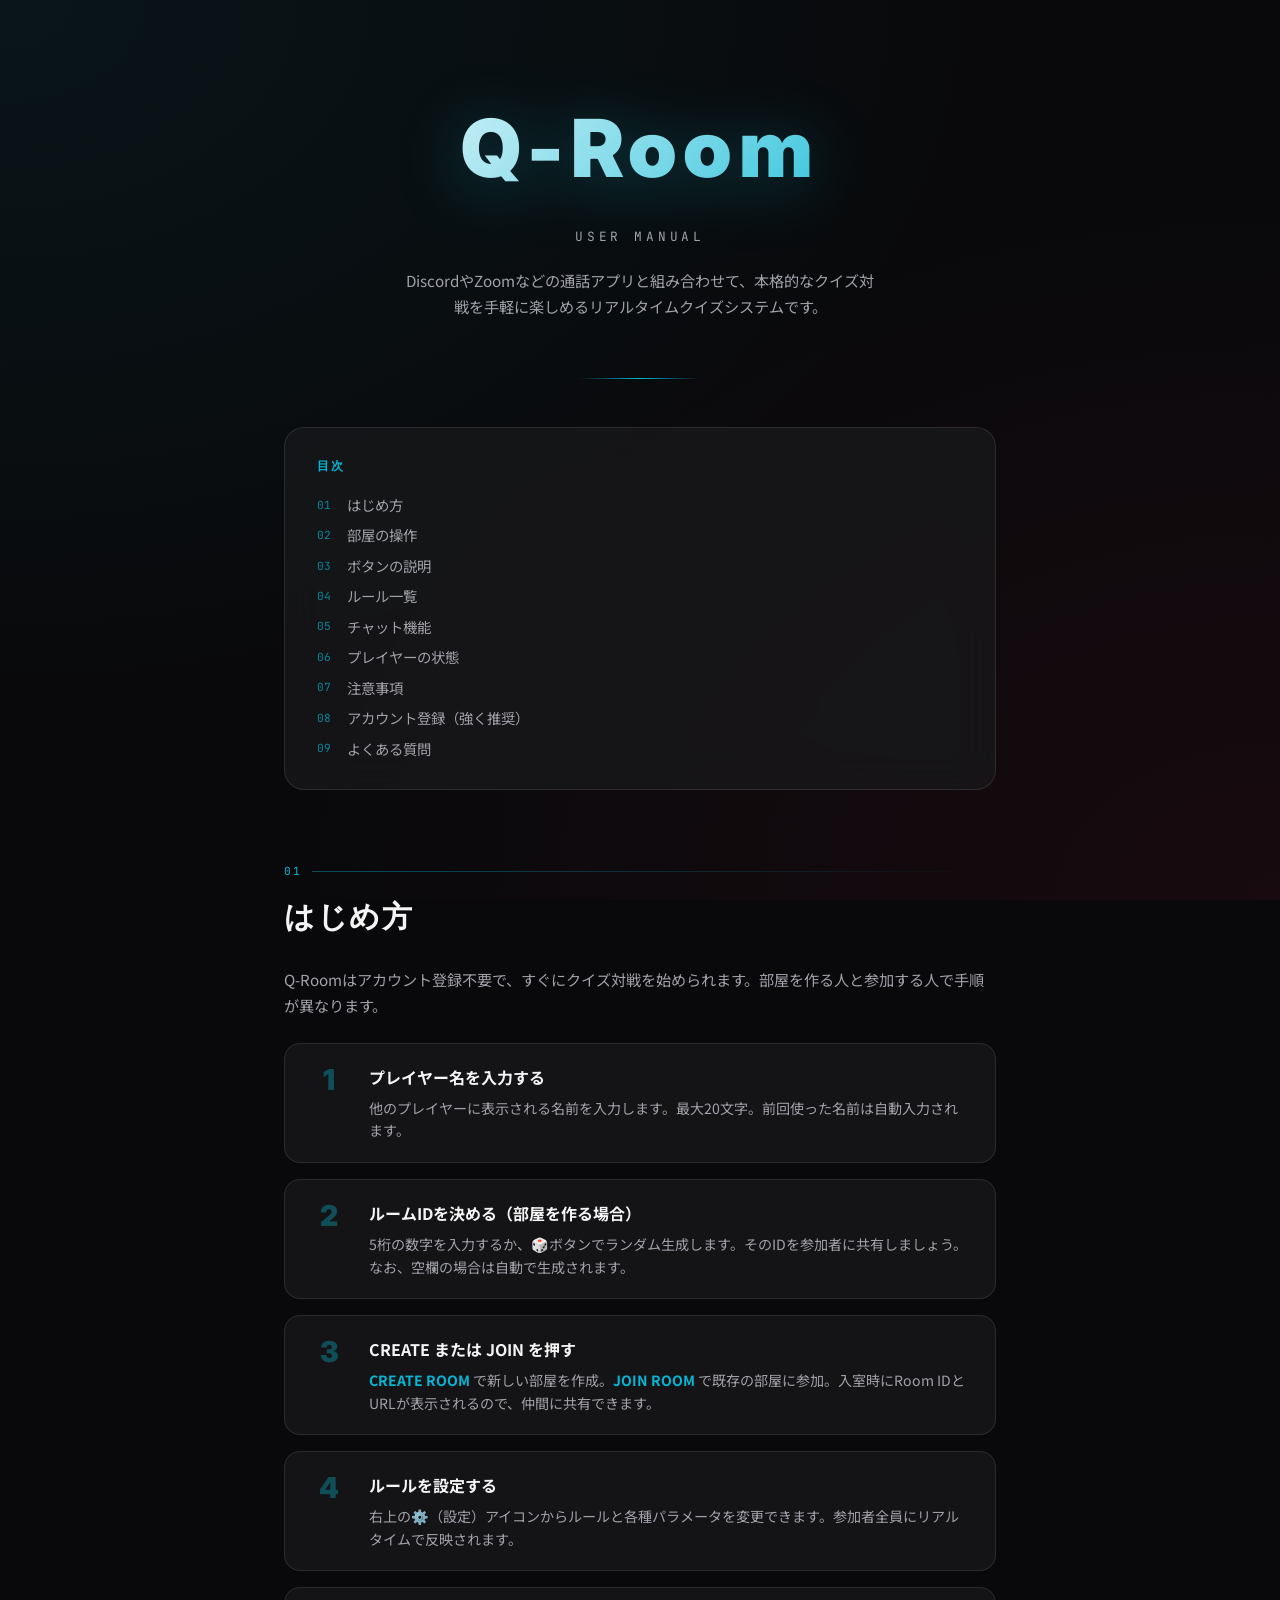
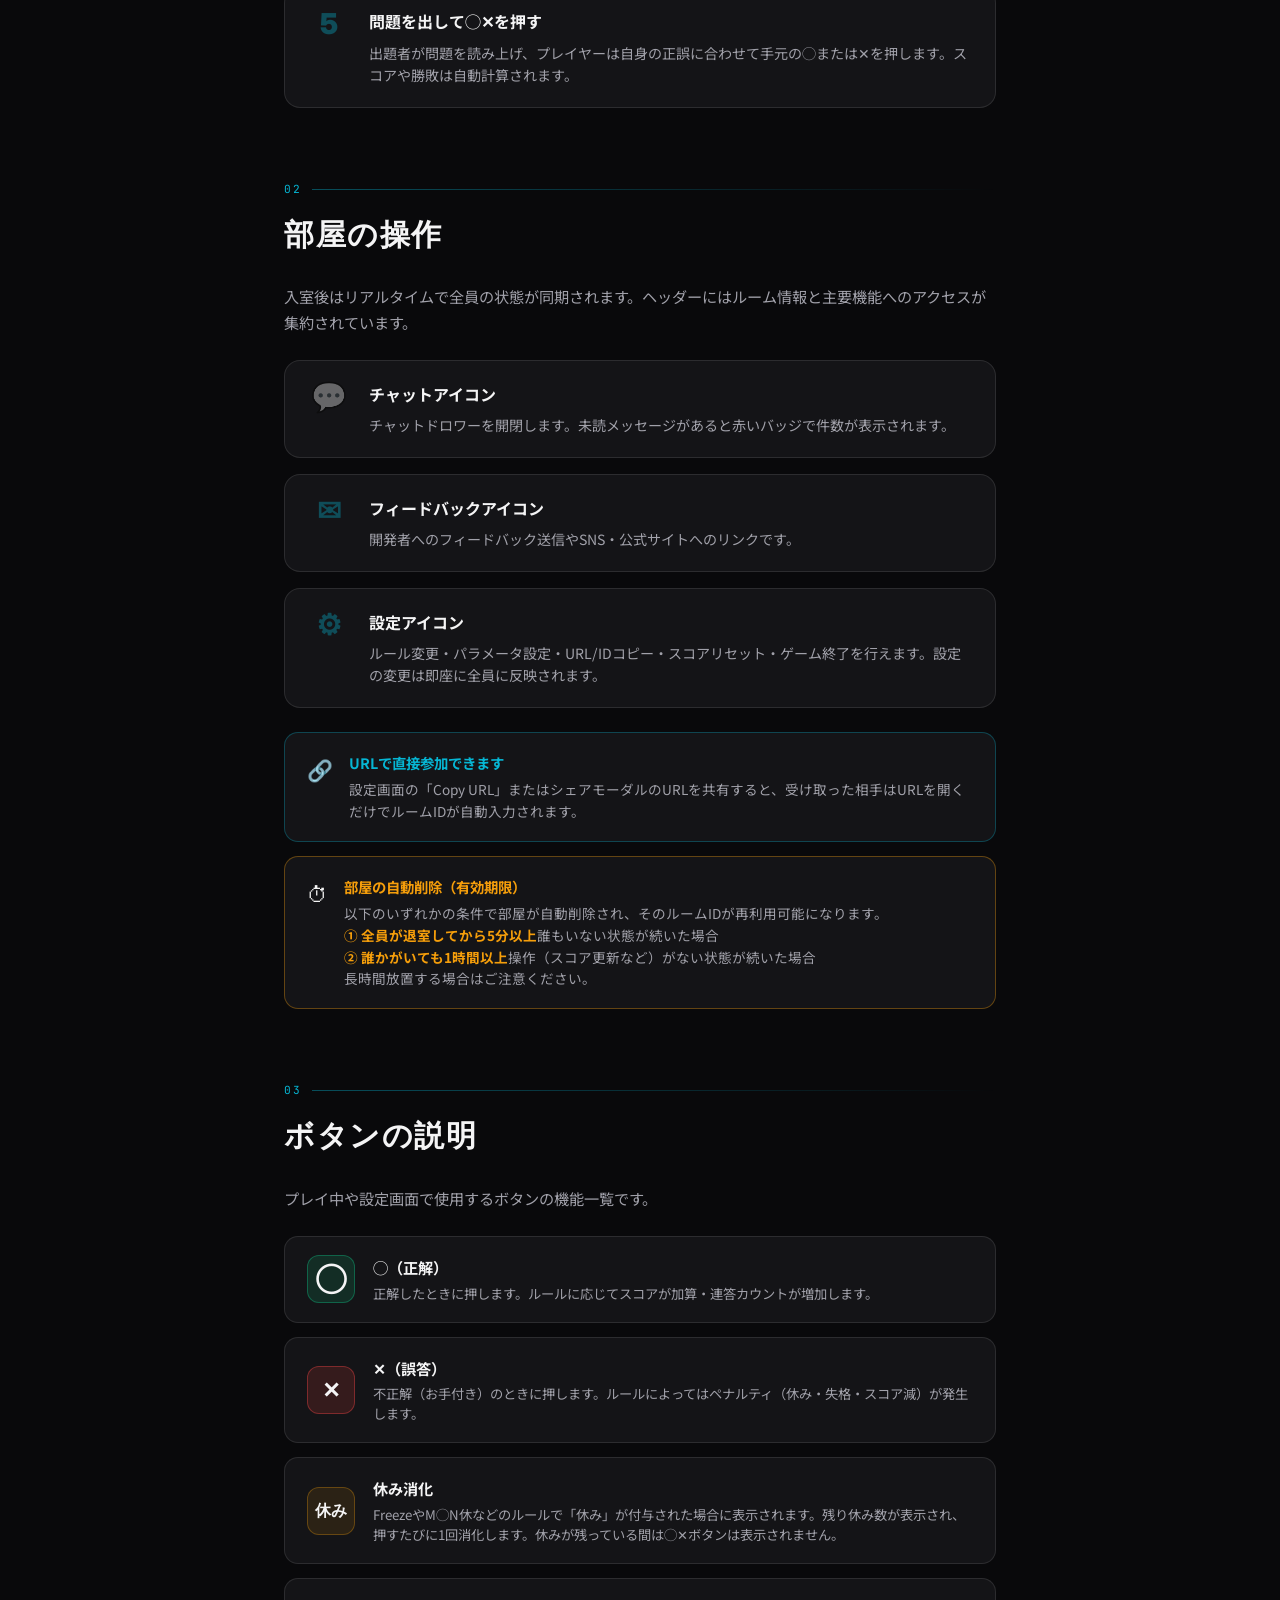
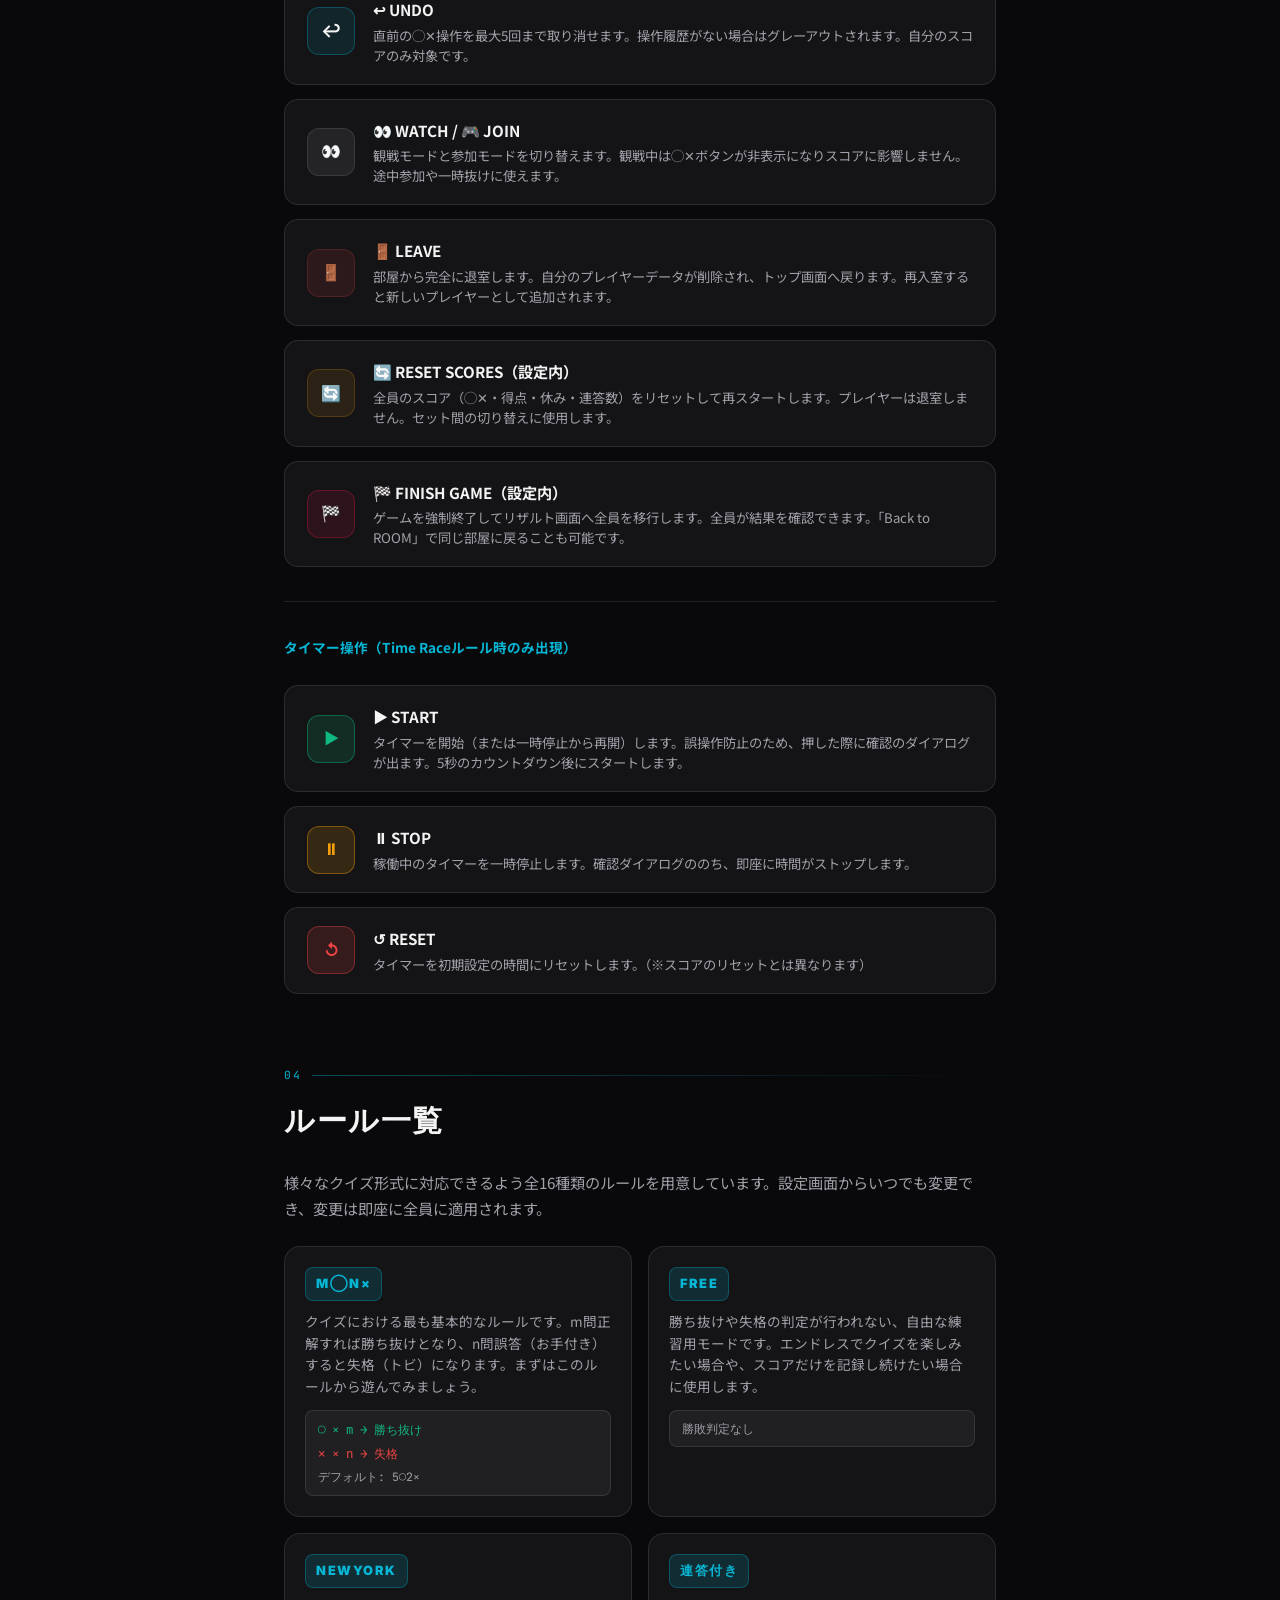
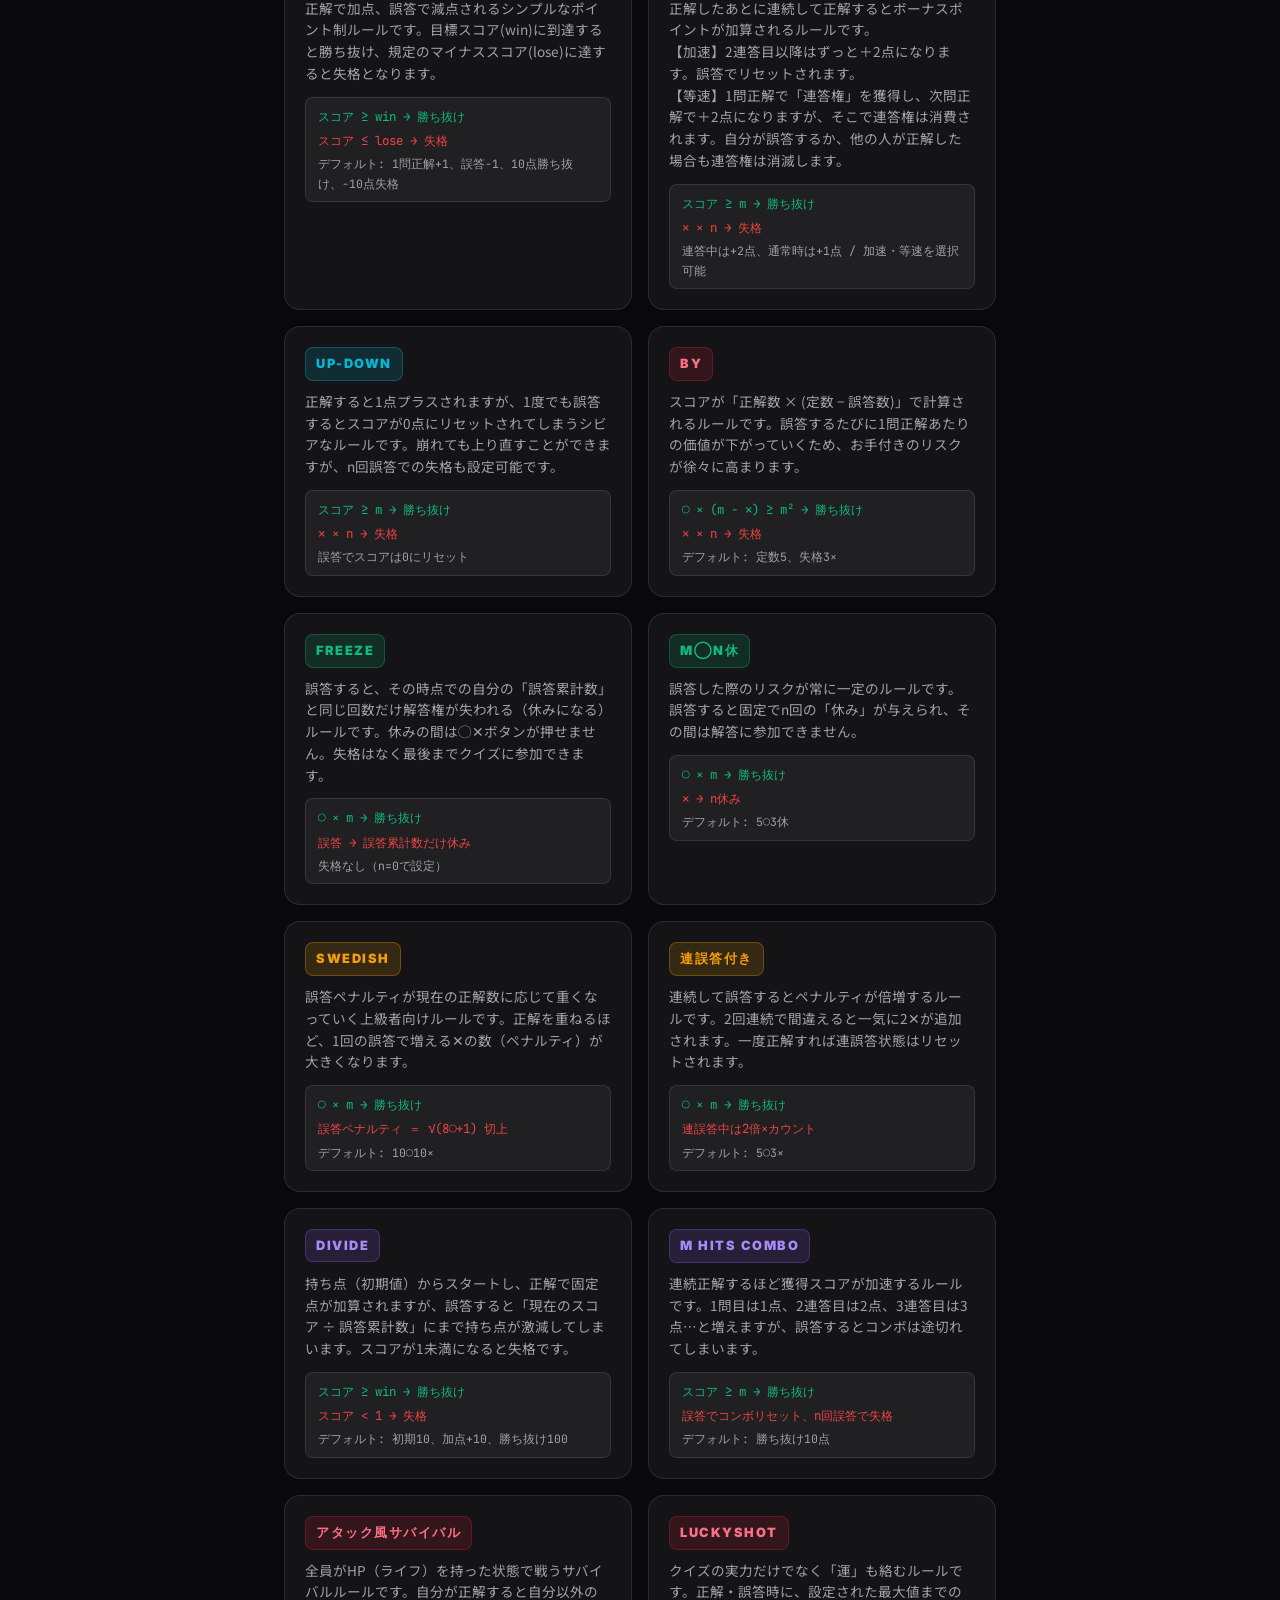
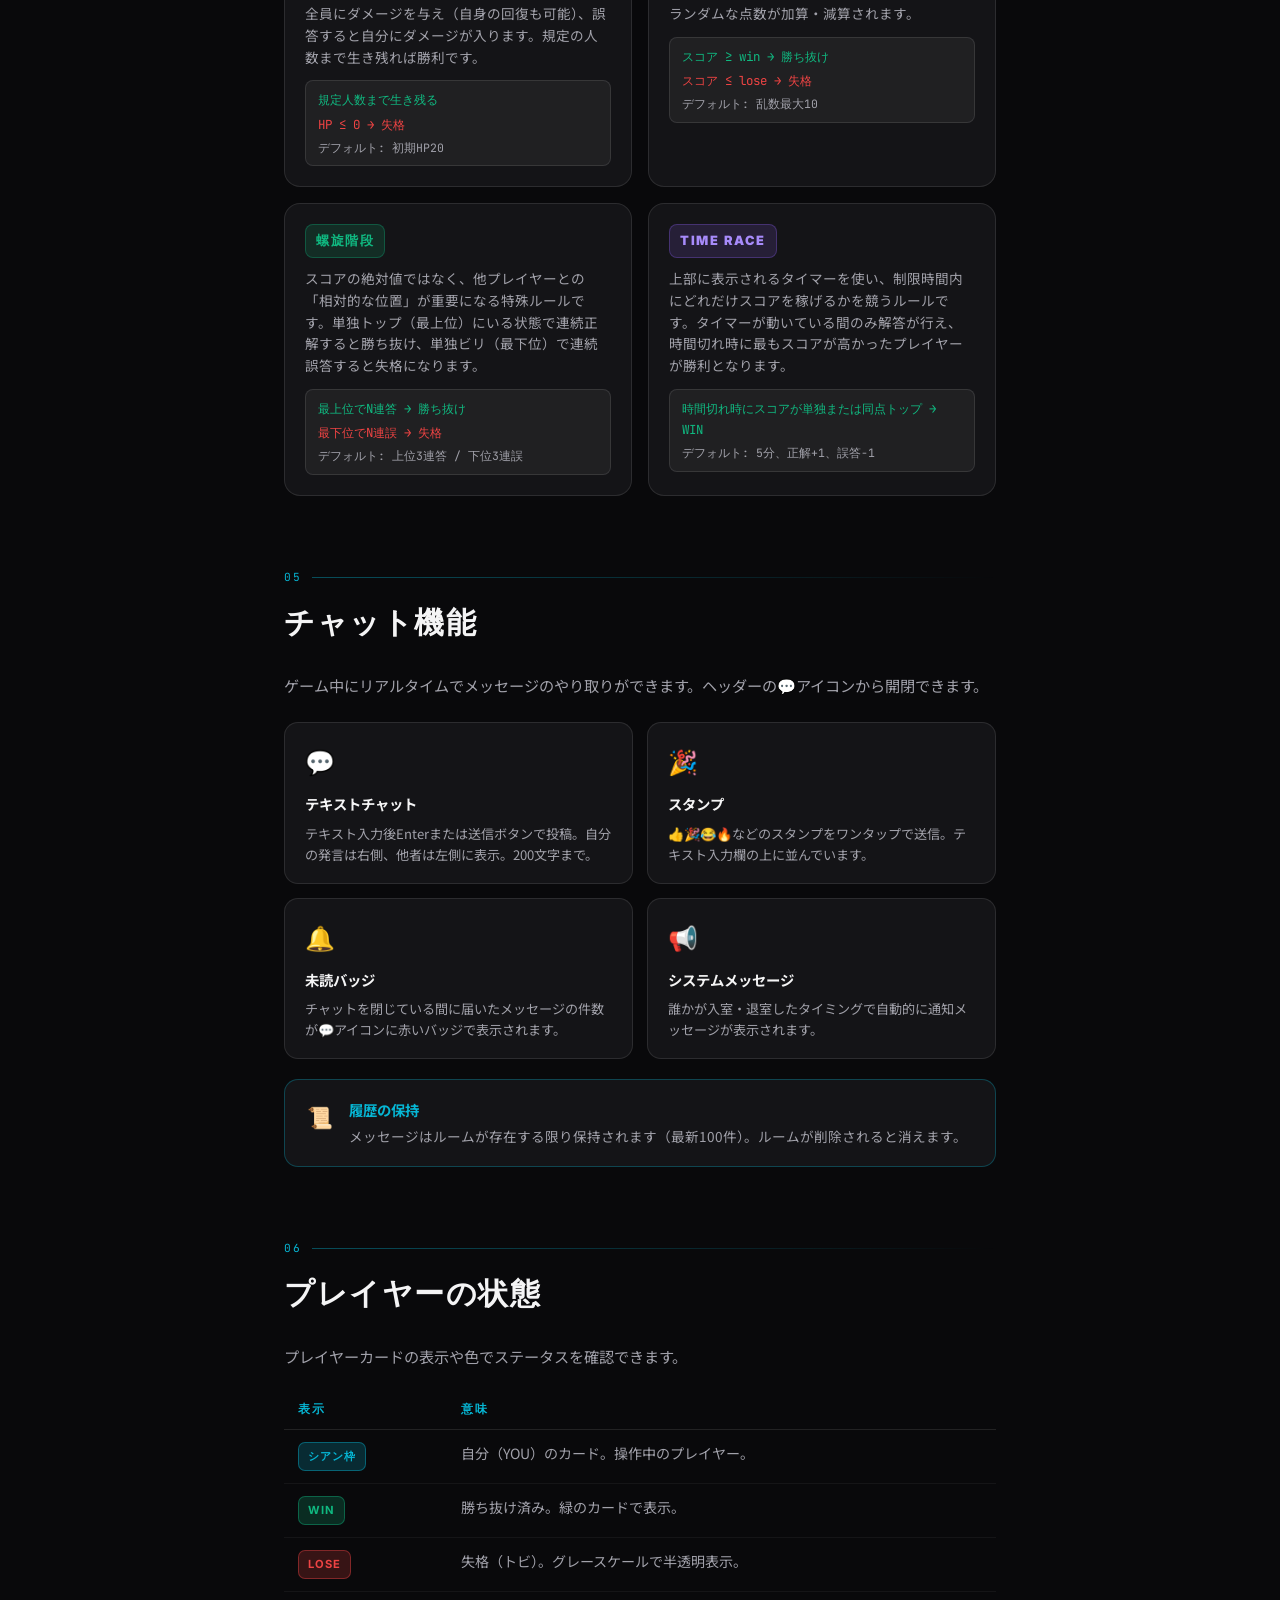
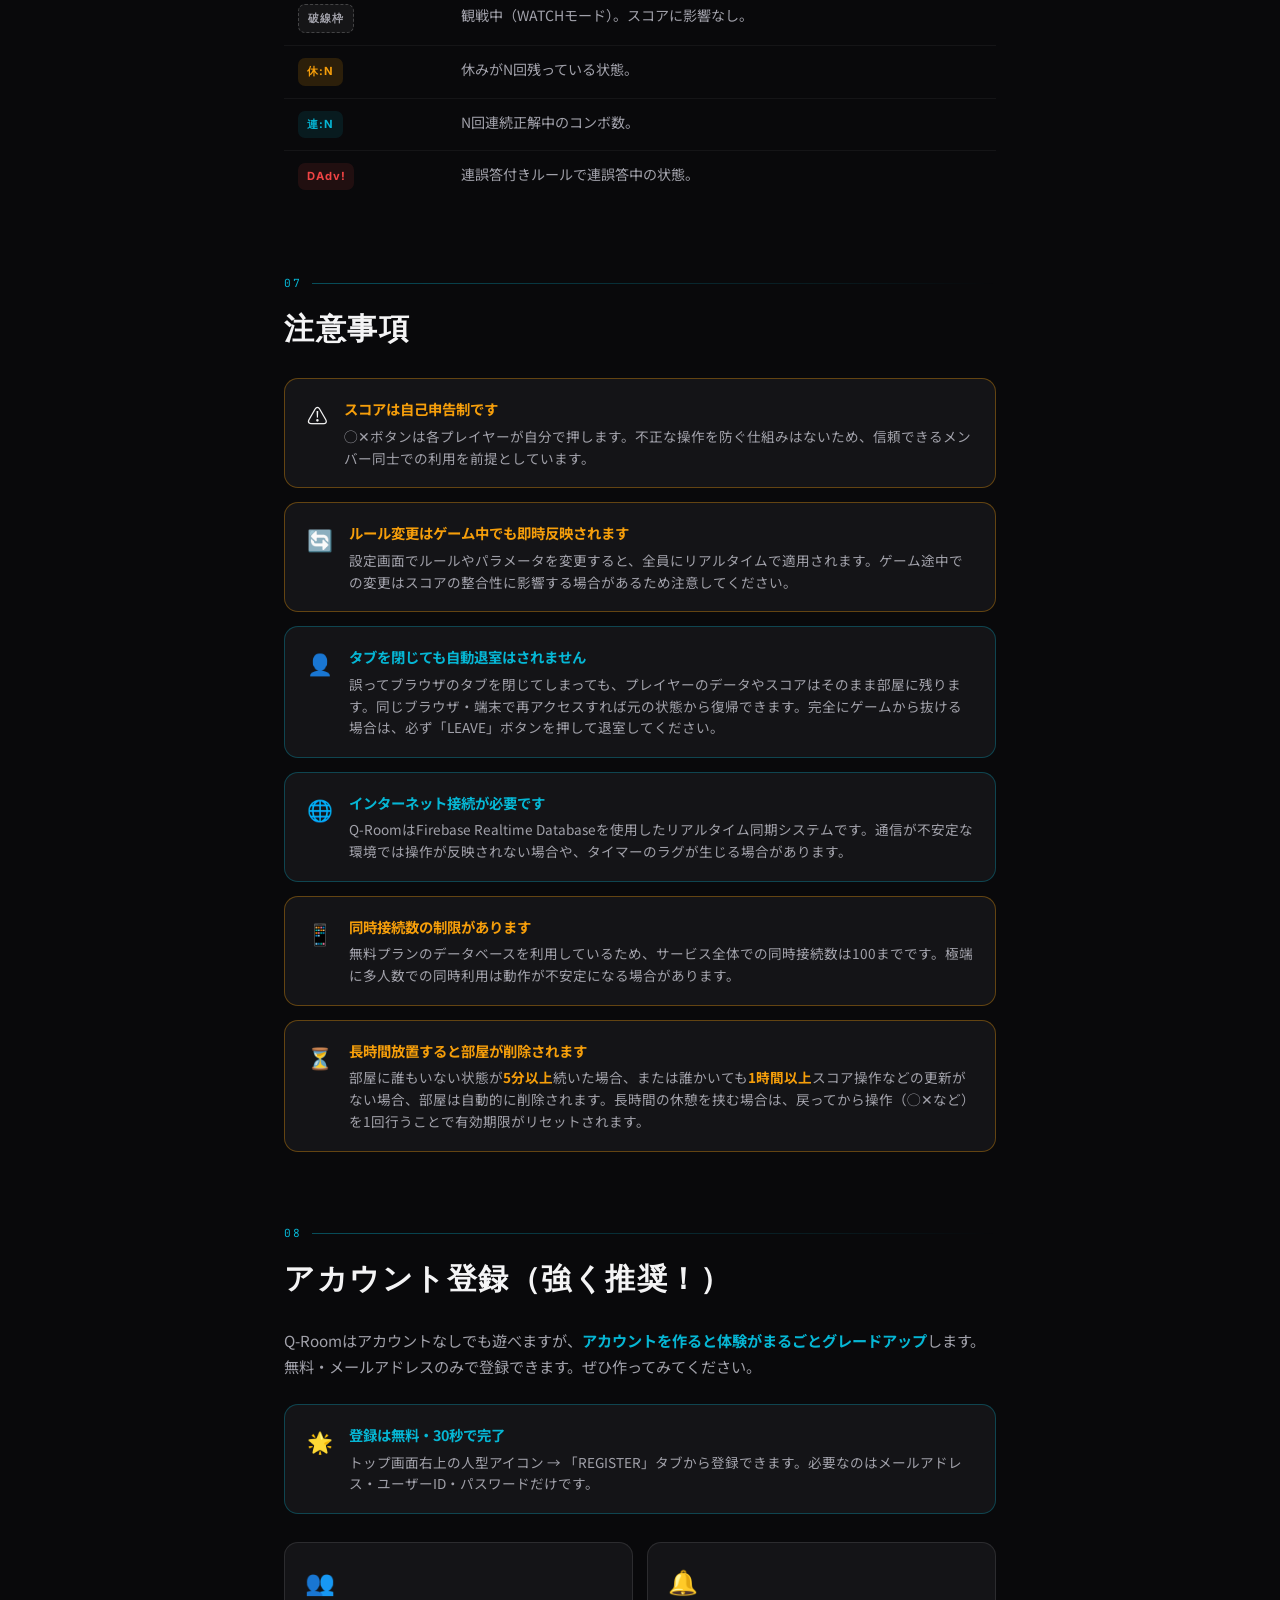
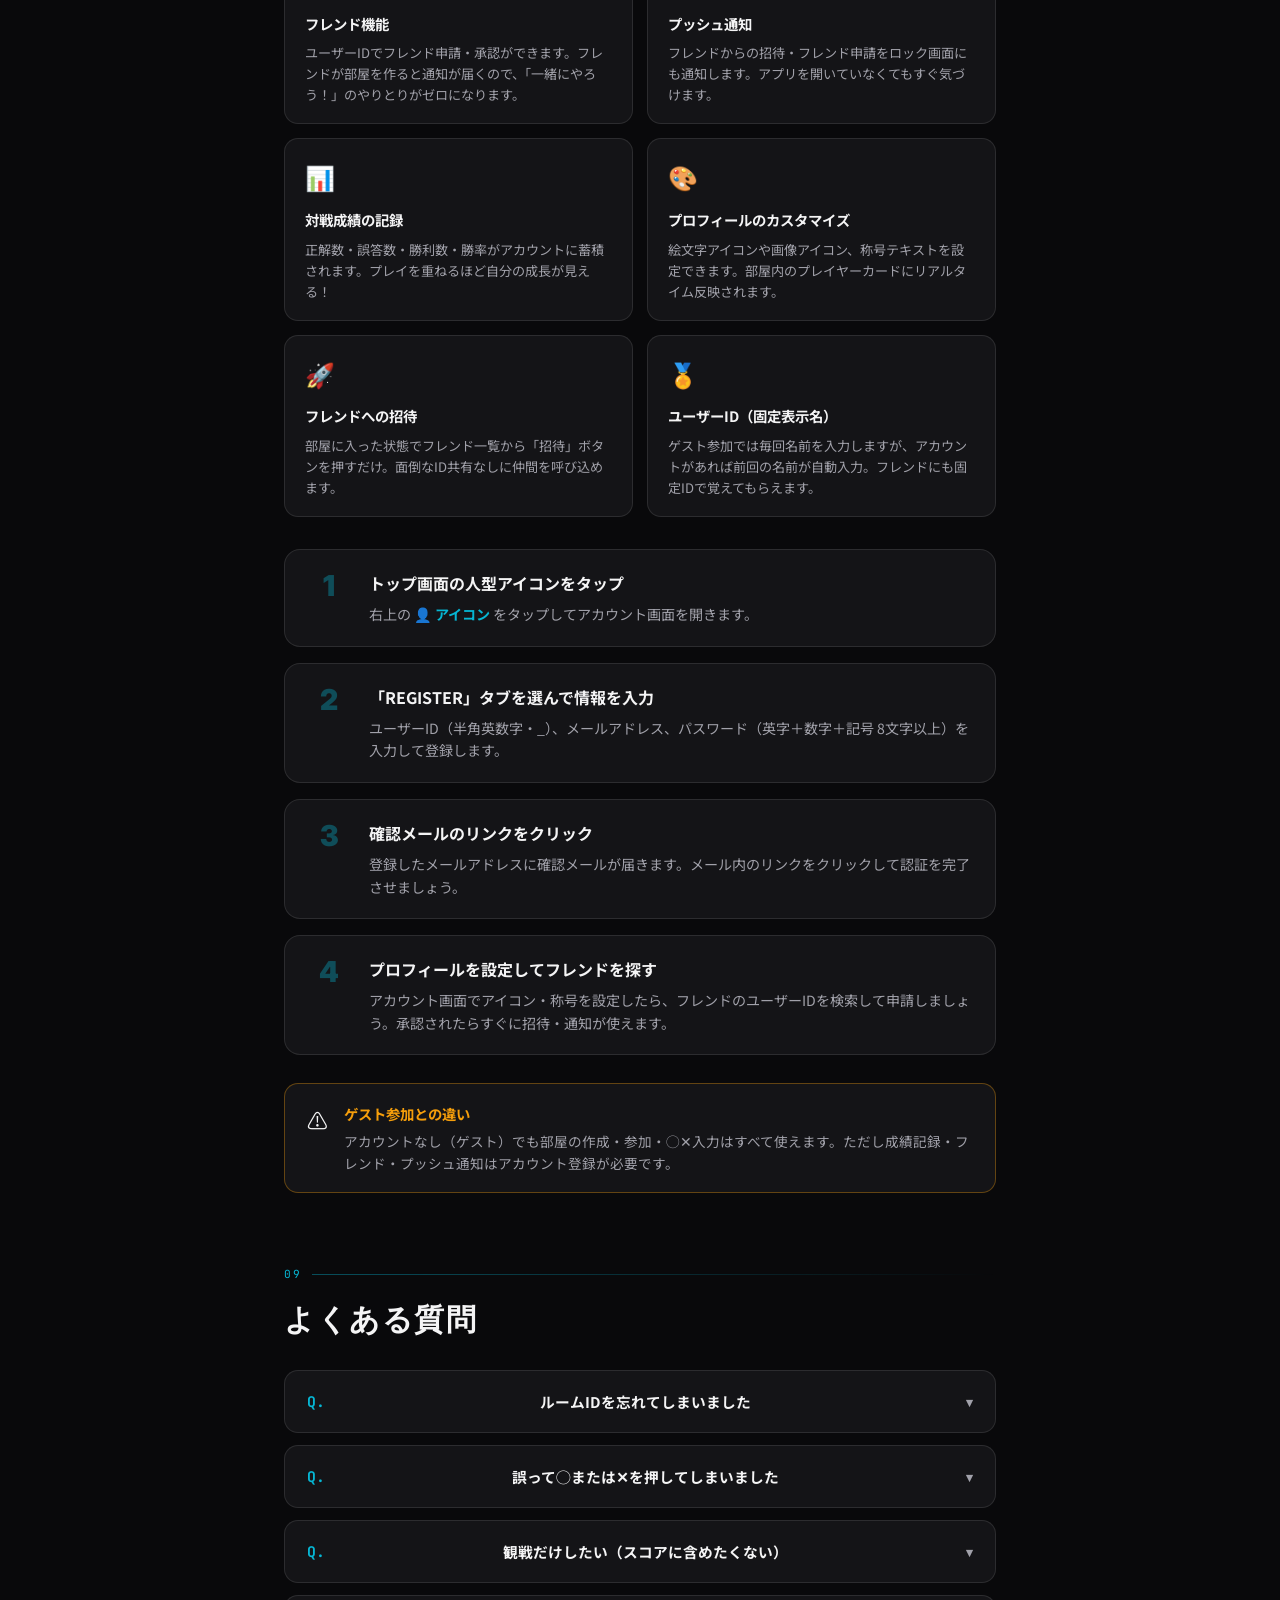
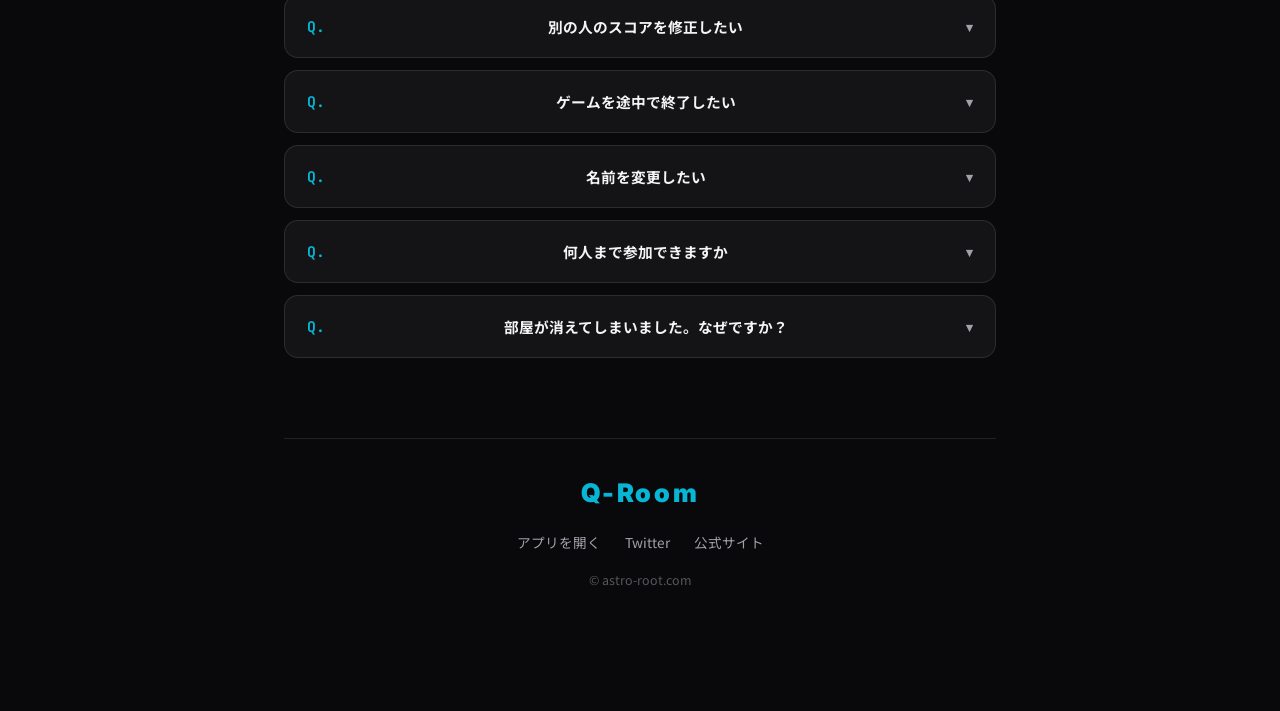
==== manual.html @ 48ece52d "init: q-room subdomain site" ====
<!DOCTYPE html>
<html lang="ja">
<head>
<meta charset="UTF-8">
<meta name="viewport" content="width=device-width, initial-scale=1.0">
<title>Q-Room ユーザーマニュアル</title>
<link rel="preconnect" href="https://fonts.googleapis.com">
<link href="https://fonts.googleapis.com/css2?family=Inter:wght@400;700;900&family=Noto+Sans+JP:wght@400;700&family=JetBrains+Mono:wght@700&display=swap" rel="stylesheet">
<link rel="stylesheet" href="css/manual.css">
</head>
<body>

<div class="wrapper">

  <div class="hero">
    <div class="hero-logo">Q-Room</div>
    <div class="hero-sub">User Manual</div>
    <p class="hero-desc">DiscordやZoomなどの通話アプリと組み合わせて、本格的なクイズ対戦を手軽に楽しめるリアルタイムクイズシステムです。</p>
  </div>

  <nav class="toc">
    <div class="toc-title">目次</div>
    <ul class="toc-list">
      <li><a href="#start"><span class="toc-num">01</span>はじめ方</a></li>
      <li><a href="#room"><span class="toc-num">02</span>部屋の操作</a></li>
      <li><a href="#buttons"><span class="toc-num">03</span>ボタンの説明</a></li>
      <li><a href="#rules"><span class="toc-num">04</span>ルール一覧</a></li>
      <li><a href="#chat"><span class="toc-num">05</span>チャット機能</a></li>
      <li><a href="#status"><span class="toc-num">06</span>プレイヤーの状態</a></li>
      <li><a href="#notes"><span class="toc-num">07</span>注意事項</a></li>
      <li><a href="#account"><span class="toc-num">08</span>アカウント登録（強く推奨）</a></li>
      <li><a href="#faq"><span class="toc-num">09</span>よくある質問</a></li>
    </ul>
  </nav>

  <section class="section" id="start">
    <div class="section-label">01</div>
    <h2 class="section-title">はじめ方</h2>
    <div class="section-body">
      <p>Q-Roomはアカウント登録不要で、すぐにクイズ対戦を始められます。部屋を作る人と参加する人で手順が異なります。</p>
    </div>
    <div class="steps">
      <div class="step">
        <div class="step-num">1</div>
        <div class="step-body">
          <div class="step-title">プレイヤー名を入力する</div>
          <div class="step-desc">他のプレイヤーに表示される名前を入力します。最大20文字。前回使った名前は自動入力されます。</div>
        </div>
      </div>
      <div class="step">
        <div class="step-num">2</div>
        <div class="step-body">
          <div class="step-title">ルームIDを決める（部屋を作る場合）</div>
          <div class="step-desc">5桁の数字を入力するか、🎲ボタンでランダム生成します。そのIDを参加者に共有しましょう。なお、空欄の場合は自動で生成されます。</div>
        </div>
      </div>
      <div class="step">
        <div class="step-num">3</div>
        <div class="step-body">
          <div class="step-title">CREATE または JOIN を押す</div>
          <div class="step-desc"><span class="highlight">CREATE ROOM</span> で新しい部屋を作成。<span class="highlight">JOIN ROOM</span> で既存の部屋に参加。入室時にRoom IDとURLが表示されるので、仲間に共有できます。</div>
        </div>
      </div>
      <div class="step">
        <div class="step-num">4</div>
        <div class="step-body">
          <div class="step-title">ルールを設定する</div>
          <div class="step-desc">右上の⚙️（設定）アイコンからルールと各種パラメータを変更できます。参加者全員にリアルタイムで反映されます。</div>
        </div>
      </div>
      <div class="step">
        <div class="step-num">5</div>
        <div class="step-body">
          <div class="step-title">問題を出して◯✕を押す</div>
          <div class="step-desc">出題者が問題を読み上げ、プレイヤーは自身の正誤に合わせて手元の◯または✕を押します。スコアや勝敗は自動計算されます。</div>
        </div>
      </div>
    </div>
  </section>

  <section class="section" id="room">
    <div class="section-label">02</div>
    <h2 class="section-title">部屋の操作</h2>
    <div class="section-body">
      <p>入室後はリアルタイムで全員の状態が同期されます。ヘッダーにはルーム情報と主要機能へのアクセスが集約されています。</p>
    </div>
    <div class="steps">
      <div class="step">
        <div class="step-num">💬</div>
        <div class="step-body">
          <div class="step-title">チャットアイコン</div>
          <div class="step-desc">チャットドロワーを開閉します。未読メッセージがあると赤いバッジで件数が表示されます。</div>
        </div>
      </div>
      <div class="step">
        <div class="step-num">✉</div>
        <div class="step-body">
          <div class="step-title">フィードバックアイコン</div>
          <div class="step-desc">開発者へのフィードバック送信やSNS・公式サイトへのリンクです。</div>
        </div>
      </div>
      <div class="step">
        <div class="step-num">⚙</div>
        <div class="step-body">
          <div class="step-title">設定アイコン</div>
          <div class="step-desc">ルール変更・パラメータ設定・URL/IDコピー・スコアリセット・ゲーム終了を行えます。設定の変更は即座に全員に反映されます。</div>
        </div>
      </div>
    </div>
    <div class="caution-list" style="margin-top:24px;">
      <div class="caution info">
        <div class="caution-icon">🔗</div>
        <div>
          <div class="caution-title">URLで直接参加できます</div>
          <div class="caution-body">設定画面の「Copy URL」またはシェアモーダルのURLを共有すると、受け取った相手はURLを開くだけでルームIDが自動入力されます。</div>
        </div>
      </div>
      <div class="caution warn">
        <div class="caution-icon">⏱</div>
        <div>
          <div class="caution-title">部屋の自動削除（有効期限）</div>
          <div class="caution-body">以下のいずれかの条件で部屋が自動削除され、そのルームIDが再利用可能になります。<br>
            <span class="hl-yellow">① 全員が退室してから5分以上</span>誰もいない状態が続いた場合<br>
            <span class="hl-yellow">② 誰かがいても1時間以上</span>操作（スコア更新など）がない状態が続いた場合<br>
            長時間放置する場合はご注意ください。</div>
        </div>
      </div>
    </div>
  </section>

  <section class="section" id="buttons">
    <div class="section-label">03</div>
    <h2 class="section-title">ボタンの説明</h2>
    <div class="section-body">
      <p>プレイ中や設定画面で使用するボタンの機能一覧です。</p>
    </div>
    <div class="buttons-doc">
      <div class="btn-doc">
        <div class="btn-icon o">◯</div>
        <div>
          <div class="btn-doc-title">◯（正解）</div>
          <div class="btn-doc-desc">正解したときに押します。ルールに応じてスコアが加算・連答カウントが増加します。</div>
        </div>
      </div>
      <div class="btn-doc">
        <div class="btn-icon x">✕</div>
        <div>
          <div class="btn-doc-title">✕（誤答）</div>
          <div class="btn-doc-desc">不正解（お手付き）のときに押します。ルールによってはペナルティ（休み・失格・スコア減）が発生します。</div>
        </div>
      </div>
      <div class="btn-doc">
        <div class="btn-icon" style="background:rgba(245,158,11,0.1);border:1px solid rgba(245,158,11,0.3);font-size:1rem;">休み</div>
        <div>
          <div class="btn-doc-title">休み消化</div>
          <div class="btn-doc-desc">FreezeやM◯N休などのルールで「休み」が付与された場合に表示されます。残り休み数が表示され、押すたびに1回消化します。休みが残っている間は◯✕ボタンは表示されません。</div>
        </div>
      </div>
      <div class="btn-doc">
        <div class="btn-icon undo" style="font-size:1.1rem;">↩</div>
        <div>
          <div class="btn-doc-title">↩ UNDO</div>
          <div class="btn-doc-desc">直前の◯✕操作を最大5回まで取り消せます。操作履歴がない場合はグレーアウトされます。自分のスコアのみ対象です。</div>
        </div>
      </div>
      <div class="btn-doc">
        <div class="btn-icon watch" style="font-size:1rem;">👀</div>
        <div>
          <div class="btn-doc-title">👀 WATCH / 🎮 JOIN</div>
          <div class="btn-doc-desc">観戦モードと参加モードを切り替えます。観戦中は◯✕ボタンが非表示になりスコアに影響しません。途中参加や一時抜けに使えます。</div>
        </div>
      </div>
      <div class="btn-doc">
        <div class="btn-icon leave" style="font-size:1rem;">🚪</div>
        <div>
          <div class="btn-doc-title">🚪 LEAVE</div>
          <div class="btn-doc-desc">部屋から完全に退室します。自分のプレイヤーデータが削除され、トップ画面へ戻ります。再入室すると新しいプレイヤーとして追加されます。</div>
        </div>
      </div>
      <div class="btn-doc">
        <div class="btn-icon reset" style="font-size:1rem;">🔄</div>
        <div>
          <div class="btn-doc-title">🔄 RESET SCORES（設定内）</div>
          <div class="btn-doc-desc">全員のスコア（◯✕・得点・休み・連答数）をリセットして再スタートします。プレイヤーは退室しません。セット間の切り替えに使用します。</div>
        </div>
      </div>
      <div class="btn-doc">
        <div class="btn-icon finish" style="font-size:1rem;">🏁</div>
        <div>
          <div class="btn-doc-title">🏁 FINISH GAME（設定内）</div>
          <div class="btn-doc-desc">ゲームを強制終了してリザルト画面へ全員を移行します。全員が結果を確認できます。「Back to ROOM」で同じ部屋に戻ることも可能です。</div>
        </div>
      </div>
      
      <div class="divider" style="margin: 20px 0;"></div>
      <h3 style="font-size: 0.85rem; color: var(--cyan); margin-bottom: 12px;">タイマー操作（Time Raceルール時のみ出現）</h3>
      
      <div class="btn-doc">
        <div class="btn-icon" style="background:rgba(16,185,129,0.15);border:1px solid rgba(16,185,129,0.4);font-size:1rem;color:var(--green)">▶</div>
        <div>
          <div class="btn-doc-title">▶ START</div>
          <div class="btn-doc-desc">タイマーを開始（または一時停止から再開）します。誤操作防止のため、押した際に確認のダイアログが出ます。5秒のカウントダウン後にスタートします。</div>
        </div>
      </div>
      <div class="btn-doc">
        <div class="btn-icon" style="background:rgba(245,158,11,0.15);border:1px solid rgba(245,158,11,0.4);font-size:1rem;color:var(--yellow)">⏸</div>
        <div>
          <div class="btn-doc-title">⏸ STOP</div>
          <div class="btn-doc-desc">稼働中のタイマーを一時停止します。確認ダイアログののち、即座に時間がストップします。</div>
        </div>
      </div>
      <div class="btn-doc">
        <div class="btn-icon" style="background:rgba(239,68,68,0.15);border:1px solid rgba(239,68,68,0.4);font-size:1rem;color:var(--red)">↺</div>
        <div>
          <div class="btn-doc-title">↺ RESET</div>
          <div class="btn-doc-desc">タイマーを初期設定の時間にリセットします。（※スコアのリセットとは異なります）</div>
        </div>
      </div>
    </div>
  </section>

  <section class="section" id="rules">
    <div class="section-label">04</div>
    <h2 class="section-title">ルール一覧</h2>
    <div class="section-body">
      <p>様々なクイズ形式に対応できるよう全16種類のルールを用意しています。設定画面からいつでも変更でき、変更は即座に全員に適用されます。</p>
    </div>
    <div class="rules-grid">

      <div class="rule-card">
        <span class="rule-name tag-c">m◯n×</span>
        <div class="rule-summary">クイズにおける最も基本的なルールです。m問正解すれば勝ち抜けとなり、n問誤答（お手付き）すると失格（トビ）になります。まずはこのルールから遊んでみましょう。</div>
        <div class="rule-formula">
          <span class="formula-win">◯ × m → 勝ち抜け</span>
          <span class="formula-lose">✕ × n → 失格</span>
          <span class="formula-note">デフォルト: 5◯2×</span>
        </div>
      </div>

      <div class="rule-card">
        <span class="rule-name tag-c">Free</span>
        <div class="rule-summary">勝ち抜けや失格の判定が行われない、自由な練習用モードです。エンドレスでクイズを楽しみたい場合や、スコアだけを記録し続けたい場合に使用します。</div>
        <div class="rule-formula">
          <span class="formula-note">勝敗判定なし</span>
        </div>
      </div>
      
      <div class="rule-card">
        <span class="rule-name tag-c">NewYork</span>
        <div class="rule-summary">正解で加点、誤答で減点されるシンプルなポイント制ルールです。目標スコア(win)に到達すると勝ち抜け、規定のマイナススコア(lose)に達すると失格となります。</div>
        <div class="rule-formula">
          <span class="formula-win">スコア ≥ win → 勝ち抜け</span>
          <span class="formula-lose">スコア ≤ lose → 失格</span>
          <span class="formula-note">デフォルト: 1問正解+1、誤答-1、10点勝ち抜け、-10点失格</span>
        </div>
      </div>

      <div class="rule-card">
        <span class="rule-name tag-c">連答付き</span>
        <div class="rule-summary">正解したあとに連続して正解するとボーナスポイントが加算されるルールです。<br>【加速】2連答目以降はずっと＋2点になります。誤答でリセットされます。<br>【等速】1問正解で「連答権」を獲得し、次問正解で＋2点になりますが、そこで連答権は消費されます。自分が誤答するか、他の人が正解した場合も連答権は消滅します。</div>
        <div class="rule-formula">
          <span class="formula-win">スコア ≥ m → 勝ち抜け</span>
          <span class="formula-lose">✕ × n → 失格</span>
          <span class="formula-note">連答中は+2点、通常時は+1点 / 加速・等速を選択可能</span>
        </div>
      </div>

      <div class="rule-card">
        <span class="rule-name tag-c">up-down</span>
        <div class="rule-summary">正解すると1点プラスされますが、1度でも誤答するとスコアが0点にリセットされてしまうシビアなルールです。崩れても上り直すことができますが、n回誤答での失格も設定可能です。</div>
        <div class="rule-formula">
          <span class="formula-win">スコア ≥ m → 勝ち抜け</span>
          <span class="formula-lose">✕ × n → 失格</span>
          <span class="formula-note">誤答でスコアは0にリセット</span>
        </div>
      </div>

      <div class="rule-card">
        <span class="rule-name tag-m">by</span>
        <div class="rule-summary">スコアが「正解数 × (定数 − 誤答数)」で計算されるルールです。誤答するたびに1問正解あたりの価値が下がっていくため、お手付きのリスクが徐々に高まります。</div>
        <div class="rule-formula">
          <span class="formula-win">◯ × (m − ✕) ≥ m² → 勝ち抜け</span>
          <span class="formula-lose">✕ × n → 失格</span>
          <span class="formula-note">デフォルト: 定数5、失格3×</span>
        </div>
      </div>

      <div class="rule-card">
        <span class="rule-name tag-g">Freeze</span>
        <div class="rule-summary">誤答すると、その時点での自分の「誤答累計数」と同じ回数だけ解答権が失われる（休みになる）ルールです。休みの間は◯✕ボタンが押せません。失格はなく最後までクイズに参加できます。</div>
        <div class="rule-formula">
          <span class="formula-win">◯ × m → 勝ち抜け</span>
          <span class="formula-lose">誤答 → 誤答累計数だけ休み</span>
          <span class="formula-note">失格なし（n=0で設定）</span>
        </div>
      </div>

      <div class="rule-card">
        <span class="rule-name tag-g">m◯n休</span>
        <div class="rule-summary">誤答した際のリスクが常に一定のルールです。誤答すると固定でn回の「休み」が与えられ、その間は解答に参加できません。</div>
        <div class="rule-formula">
          <span class="formula-win">◯ × m → 勝ち抜け</span>
          <span class="formula-lose">✕ → n休み</span>
          <span class="formula-note">デフォルト: 5◯3休</span>
        </div>
      </div>

      <div class="rule-card">
        <span class="rule-name tag-y">Swedish</span>
        <div class="rule-summary">誤答ペナルティが現在の正解数に応じて重くなっていく上級者向けルールです。正解を重ねるほど、1回の誤答で増える✕の数（ペナルティ）が大きくなります。</div>
        <div class="rule-formula">
          <span class="formula-win">◯ × m → 勝ち抜け</span>
          <span class="formula-lose">誤答ペナルティ ＝ √(8◯+1) 切上</span>
          <span class="formula-note">デフォルト: 10◯10×</span>
        </div>
      </div>

      <div class="rule-card">
        <span class="rule-name tag-y">連誤答付き</span>
        <div class="rule-summary">連続して誤答するとペナルティが倍増するルールです。2回連続で間違えると一気に2✕が追加されます。一度正解すれば連誤答状態はリセットされます。</div>
        <div class="rule-formula">
          <span class="formula-win">◯ × m → 勝ち抜け</span>
          <span class="formula-lose">連誤答中は2倍×カウント</span>
          <span class="formula-note">デフォルト: 5◯3×</span>
        </div>
      </div>

      <div class="rule-card">
        <span class="rule-name tag-p">divide</span>
        <div class="rule-summary">持ち点（初期値）からスタートし、正解で固定点が加算されますが、誤答すると「現在のスコア ÷ 誤答累計数」にまで持ち点が激減してしまいます。スコアが1未満になると失格です。</div>
        <div class="rule-formula">
          <span class="formula-win">スコア ≥ win → 勝ち抜け</span>
          <span class="formula-lose">スコア &lt; 1 → 失格</span>
          <span class="formula-note">デフォルト: 初期10、加点+10、勝ち抜け100</span>
        </div>
      </div>

      <div class="rule-card">
        <span class="rule-name tag-p">m hits Combo</span>
        <div class="rule-summary">連続正解するほど獲得スコアが加速するルールです。1問目は1点、2連答目は2点、3連答目は3点…と増えますが、誤答するとコンボは途切れてしまいます。</div>
        <div class="rule-formula">
          <span class="formula-win">スコア ≥ m → 勝ち抜け</span>
          <span class="formula-lose">誤答でコンボリセット、n回誤答で失格</span>
          <span class="formula-note">デフォルト: 勝ち抜け10点</span>
        </div>
      </div>

      <div class="rule-card">
        <span class="rule-name tag-m">アタック風サバイバル</span>
        <div class="rule-summary">全員がHP（ライフ）を持った状態で戦うサバイバルルールです。自分が正解すると自分以外の全員にダメージを与え（自身の回復も可能）、誤答すると自分にダメージが入ります。規定の人数まで生き残れば勝利です。</div>
        <div class="rule-formula">
          <span class="formula-win">規定人数まで生き残る</span>
          <span class="formula-lose">HP ≤ 0 → 失格</span>
          <span class="formula-note">デフォルト: 初期HP20</span>
        </div>
      </div>

      <div class="rule-card">
        <span class="rule-name tag-m">LuckyShot</span>
        <div class="rule-summary">クイズの実力だけでなく「運」も絡むルールです。正解・誤答時に、設定された最大値までのランダムな点数が加算・減算されます。</div>
        <div class="rule-formula">
          <span class="formula-win">スコア ≥ win → 勝ち抜け</span>
          <span class="formula-lose">スコア ≤ lose → 失格</span>
          <span class="formula-note">デフォルト: 乱数最大10</span>
        </div>
      </div>

      <div class="rule-card">
        <span class="rule-name tag-g">螺旋階段</span>
        <div class="rule-summary">スコアの絶対値ではなく、他プレイヤーとの「相対的な位置」が重要になる特殊ルールです。単独トップ（最上位）にいる状態で連続正解すると勝ち抜け、単独ビリ（最下位）で連続誤答すると失格になります。</div>
        <div class="rule-formula">
          <span class="formula-win">最上位でN連答 → 勝ち抜け</span>
          <span class="formula-lose">最下位でN連誤 → 失格</span>
          <span class="formula-note">デフォルト: 上位3連答 / 下位3連誤</span>
        </div>
      </div>
      
      <div class="rule-card">
        <span class="rule-name tag-p">Time Race</span>
        <div class="rule-summary">上部に表示されるタイマーを使い、制限時間内にどれだけスコアを稼げるかを競うルールです。タイマーが動いている間のみ解答が行え、時間切れ時に最もスコアが高かったプレイヤーが勝利となります。</div>
        <div class="rule-formula">
          <span class="formula-win">時間切れ時にスコアが単独または同点トップ → WIN</span>
          <span class="formula-note">デフォルト: 5分、正解+1、誤答-1</span>
        </div>
      </div>

    </div>
  </section>

  <section class="section" id="chat">
    <div class="section-label">05</div>
    <h2 class="section-title">チャット機能</h2>
    <div class="section-body">
      <p>ゲーム中にリアルタイムでメッセージのやり取りができます。ヘッダーの💬アイコンから開閉できます。</p>
    </div>
    <div class="chat-features">
      <div class="chat-feat">
        <div class="chat-feat-icon">💬</div>
        <div class="chat-feat-title">テキストチャット</div>
        <div class="chat-feat-desc">テキスト入力後Enterまたは送信ボタンで投稿。自分の発言は右側、他者は左側に表示。200文字まで。</div>
      </div>
      <div class="chat-feat">
        <div class="chat-feat-icon">🎉</div>
        <div class="chat-feat-title">スタンプ</div>
        <div class="chat-feat-desc">👍🎉😂🔥などのスタンプをワンタップで送信。テキスト入力欄の上に並んでいます。</div>
      </div>
      <div class="chat-feat">
        <div class="chat-feat-icon">🔔</div>
        <div class="chat-feat-title">未読バッジ</div>
        <div class="chat-feat-desc">チャットを閉じている間に届いたメッセージの件数が💬アイコンに赤いバッジで表示されます。</div>
      </div>
      <div class="chat-feat">
        <div class="chat-feat-icon">📢</div>
        <div class="chat-feat-title">システムメッセージ</div>
        <div class="chat-feat-desc">誰かが入室・退室したタイミングで自動的に通知メッセージが表示されます。</div>
      </div>
    </div>
    <div class="caution-list" style="margin-top:20px;">
      <div class="caution info">
        <div class="caution-icon">📜</div>
        <div>
          <div class="caution-title">履歴の保持</div>
          <div class="caution-body">メッセージはルームが存在する限り保持されます（最新100件）。ルームが削除されると消えます。</div>
        </div>
      </div>
    </div>
  </section>

  <section class="section" id="status">
    <div class="section-label">06</div>
    <h2 class="section-title">プレイヤーの状態</h2>
    <div class="section-body">
      <p>プレイヤーカードの表示や色でステータスを確認できます。</p>
    </div>
    <table class="badge-table">
      <thead>
        <tr>
          <th>表示</th>
          <th>意味</th>
        </tr>
      </thead>
      <tbody>
        <tr>
          <td><span class="badge-sample" style="background:rgba(6,182,212,0.2);color:#06b6d4;border:1px solid rgba(6,182,212,0.4);">シアン枠</span></td>
          <td>自分（YOU）のカード。操作中のプレイヤー。</td>
        </tr>
        <tr>
          <td><span class="badge-sample" style="background:rgba(16,185,129,0.2);color:#10b981;border:1px solid rgba(16,185,129,0.4);">WIN</span></td>
          <td>勝ち抜け済み。緑のカードで表示。</td>
        </tr>
        <tr>
          <td><span class="badge-sample" style="background:rgba(239,68,68,0.2);color:#ef4444;border:1px solid rgba(239,68,68,0.4);">LOSE</span></td>
          <td>失格（トビ）。グレースケールで半透明表示。</td>
        </tr>
        <tr>
          <td><span class="badge-sample" style="background:rgba(255,255,255,0.05);color:#a1a1aa;border:1px dashed rgba(255,255,255,0.2);">破線枠</span></td>
          <td>観戦中（WATCHモード）。スコアに影響なし。</td>
        </tr>
        <tr>
          <td><span class="badge-sample" style="background:rgba(245,158,11,0.15);color:#f59e0b;">休:N</span></td>
          <td>休みがN回残っている状態。</td>
        </tr>
        <tr>
          <td><span class="badge-sample" style="background:rgba(6,182,212,0.1);color:#06b6d4;">連:N</span></td>
          <td>N回連続正解中のコンボ数。</td>
        </tr>
        <tr>
          <td><span class="badge-sample" style="background:rgba(239,68,68,0.1);color:#ef4444;">DAdv!</span></td>
          <td>連誤答付きルールで連誤答中の状態。</td>
        </tr>
      </tbody>
    </table>
  </section>

  <section class="section" id="notes">
    <div class="section-label">07</div>
    <h2 class="section-title">注意事項</h2>
    <div class="caution-list">
      <div class="caution warn">
        <div class="caution-icon">⚠️</div>
        <div>
          <div class="caution-title">スコアは自己申告制です</div>
          <div class="caution-body">◯✕ボタンは各プレイヤーが自分で押します。不正な操作を防ぐ仕組みはないため、信頼できるメンバー同士での利用を前提としています。</div>
        </div>
      </div>
      <div class="caution warn">
        <div class="caution-icon">🔄</div>
        <div>
          <div class="caution-title">ルール変更はゲーム中でも即時反映されます</div>
          <div class="caution-body">設定画面でルールやパラメータを変更すると、全員にリアルタイムで適用されます。ゲーム途中での変更はスコアの整合性に影響する場合があるため注意してください。</div>
        </div>
      </div>
      <div class="caution info">
        <div class="caution-icon">👤</div>
        <div>
          <div class="caution-title">タブを閉じても自動退室はされません</div>
          <div class="caution-body">誤ってブラウザのタブを閉じてしまっても、プレイヤーのデータやスコアはそのまま部屋に残ります。同じブラウザ・端末で再アクセスすれば元の状態から復帰できます。完全にゲームから抜ける場合は、必ず「LEAVE」ボタンを押して退室してください。</div>
        </div>
      </div>
      <div class="caution info">
        <div class="caution-icon">🌐</div>
        <div>
          <div class="caution-title">インターネット接続が必要です</div>
          <div class="caution-body">Q-RoomはFirebase Realtime Databaseを使用したリアルタイム同期システムです。通信が不安定な環境では操作が反映されない場合や、タイマーのラグが生じる場合があります。</div>
        </div>
      </div>
      <div class="caution warn">
        <div class="caution-icon">📱</div>
        <div>
          <div class="caution-title">同時接続数の制限があります</div>
          <div class="caution-body">無料プランのデータベースを利用しているため、サービス全体での同時接続数は100までです。極端に多人数での同時利用は動作が不安定になる場合があります。</div>
        </div>
      </div>
      <div class="caution warn">
        <div class="caution-icon">⏳</div>
        <div>
          <div class="caution-title">長時間放置すると部屋が削除されます</div>
          <div class="caution-body">部屋に誰もいない状態が<span class="hl-yellow">5分以上</span>続いた場合、または誰かいても<span class="hl-yellow">1時間以上</span>スコア操作などの更新がない場合、部屋は自動的に削除されます。長時間の休憩を挟む場合は、戻ってから操作（◯✕など）を1回行うことで有効期限がリセットされます。</div>
        </div>
      </div>
    </div>
  </section>

  <section class="section" id="account">
    <div class="section-label">08</div>
    <h2 class="section-title">アカウント登録（強く推奨！）</h2>
    <div class="section-body">
      <p>Q-Roomはアカウントなしでも遊べますが、<span class="highlight">アカウントを作ると体験がまるごとグレードアップ</span>します。無料・メールアドレスのみで登録できます。ぜひ作ってみてください。</p>
    </div>

    <div class="caution info" style="margin-top:24px;">
      <div class="caution-icon">🌟</div>
      <div>
        <div class="caution-title">登録は無料・30秒で完了</div>
        <div class="caution-body">トップ画面右上の人型アイコン → 「REGISTER」タブから登録できます。必要なのはメールアドレス・ユーザーID・パスワードだけです。</div>
      </div>
    </div>

    <div class="chat-features" style="margin-top:28px;">
      <div class="chat-feat">
        <div class="chat-feat-icon">👥</div>
        <div class="chat-feat-title">フレンド機能</div>
        <div class="chat-feat-desc">ユーザーIDでフレンド申請・承認ができます。フレンドが部屋を作ると通知が届くので、「一緒にやろう！」のやりとりがゼロになります。</div>
      </div>
      <div class="chat-feat">
        <div class="chat-feat-icon">🔔</div>
        <div class="chat-feat-title">プッシュ通知</div>
        <div class="chat-feat-desc">フレンドからの招待・フレンド申請をロック画面にも通知します。アプリを開いていなくてもすぐ気づけます。</div>
      </div>
      <div class="chat-feat">
        <div class="chat-feat-icon">📊</div>
        <div class="chat-feat-title">対戦成績の記録</div>
        <div class="chat-feat-desc">正解数・誤答数・勝利数・勝率がアカウントに蓄積されます。プレイを重ねるほど自分の成長が見える！</div>
      </div>
      <div class="chat-feat">
        <div class="chat-feat-icon">🎨</div>
        <div class="chat-feat-title">プロフィールのカスタマイズ</div>
        <div class="chat-feat-desc">絵文字アイコンや画像アイコン、称号テキストを設定できます。部屋内のプレイヤーカードにリアルタイム反映されます。</div>
      </div>
      <div class="chat-feat">
        <div class="chat-feat-icon">🚀</div>
        <div class="chat-feat-title">フレンドへの招待</div>
        <div class="chat-feat-desc">部屋に入った状態でフレンド一覧から「招待」ボタンを押すだけ。面倒なID共有なしに仲間を呼び込めます。</div>
      </div>
      <div class="chat-feat">
        <div class="chat-feat-icon">🏅</div>
        <div class="chat-feat-title">ユーザーID（固定表示名）</div>
        <div class="chat-feat-desc">ゲスト参加では毎回名前を入力しますが、アカウントがあれば前回の名前が自動入力。フレンドにも固定IDで覚えてもらえます。</div>
      </div>
    </div>

    <div class="steps" style="margin-top:32px;">
      <div class="step">
        <div class="step-num">1</div>
        <div class="step-body">
          <div class="step-title">トップ画面の人型アイコンをタップ</div>
          <div class="step-desc">右上の <span class="highlight">👤 アイコン</span> をタップしてアカウント画面を開きます。</div>
        </div>
      </div>
      <div class="step">
        <div class="step-num">2</div>
        <div class="step-body">
          <div class="step-title">「REGISTER」タブを選んで情報を入力</div>
          <div class="step-desc">ユーザーID（半角英数字・_）、メールアドレス、パスワード（英字＋数字＋記号 8文字以上）を入力して登録します。</div>
        </div>
      </div>
      <div class="step">
        <div class="step-num">3</div>
        <div class="step-body">
          <div class="step-title">確認メールのリンクをクリック</div>
          <div class="step-desc">登録したメールアドレスに確認メールが届きます。メール内のリンクをクリックして認証を完了させましょう。</div>
        </div>
      </div>
      <div class="step">
        <div class="step-num">4</div>
        <div class="step-body">
          <div class="step-title">プロフィールを設定してフレンドを探す</div>
          <div class="step-desc">アカウント画面でアイコン・称号を設定したら、フレンドのユーザーIDを検索して申請しましょう。承認されたらすぐに招待・通知が使えます。</div>
        </div>
      </div>
    </div>

    <div class="caution warn" style="margin-top:28px;">
      <div class="caution-icon">⚠️</div>
      <div>
        <div class="caution-title">ゲスト参加との違い</div>
        <div class="caution-body">アカウントなし（ゲスト）でも部屋の作成・参加・◯✕入力はすべて使えます。ただし成績記録・フレンド・プッシュ通知はアカウント登録が必要です。</div>
      </div>
    </div>
  </section>

  <section class="section" id="faq">
    <div class="section-label">09</div>
    <h2 class="section-title">よくある質問</h2>
    <div class="faq">
      <div class="faq-item">
        <div class="faq-q" onclick="toggleFaq(this)">
          <span>ルームIDを忘れてしまいました</span>
          <span class="faq-arrow">▾</span>
        </div>
        <div class="faq-a">設定画面（⚙アイコン）の「Copy ID」ボタンで現在のIDをコピーできます。また「Copy URL」でURLをコピーして共有すれば、相手はIDを入力せずに参加できます。</div>
      </div>
      <div class="faq-item">
        <div class="faq-q" onclick="toggleFaq(this)">
          <span>誤って◯または✕を押してしまいました</span>
          <span class="faq-arrow">▾</span>
        </div>
        <div class="faq-a">「↩ UNDO」ボタンで直前の操作を取り消せます。最大5回まで遡ることができます。</div>
      </div>
      <div class="faq-item">
        <div class="faq-q" onclick="toggleFaq(this)">
          <span>観戦だけしたい（スコアに含めたくない）</span>
          <span class="faq-arrow">▾</span>
        </div>
        <div class="faq-a">「👀 WATCH」ボタンを押すと観戦モードに切り替わります。◯✕ボタンが非表示になり、スコアに影響しません。「🎮 JOIN」で再参加できます。</div>
      </div>
      <div class="faq-item">
        <div class="faq-q" onclick="toggleFaq(this)">
          <span>別の人のスコアを修正したい</span>
          <span class="faq-arrow">▾</span>
        </div>
        <div class="faq-a">他のプレイヤーのスコアを個別に修正する機能はありません。全員リセット（🔄 RESET SCORES）してやり直すか、誤った操作をしたプレイヤー本人にUNDOを使ってもらう必要があります。</div>
      </div>
      <div class="faq-item">
        <div class="faq-q" onclick="toggleFaq(this)">
          <span>ゲームを途中で終了したい</span>
          <span class="faq-arrow">▾</span>
        </div>
        <div class="faq-a">設定画面の「🏁 FINISH GAME」で強制終了できます。全員のリザルト画面が表示されます。「Back to ROOM」で同じ部屋に戻って続けることもできます。</div>
      </div>
      <div class="faq-item">
        <div class="faq-q" onclick="toggleFaq(this)">
          <span>名前を変更したい</span>
          <span class="faq-arrow">▾</span>
        </div>
        <div class="faq-a">入室後に名前を変更する機能は現在ありません。一度「🚪 LEAVE」ボタンで退室し、最初の画面で新しい名前を入力してから「JOIN ROOM」で再入室してください。</div>
      </div>
      <div class="faq-item">
        <div class="faq-q" onclick="toggleFaq(this)">
          <span>何人まで参加できますか</span>
          <span class="faq-arrow">▾</span>
        </div>
        <div class="faq-a">人数制限は設けていませんが、データベース無料プランの同時接続100人というシステム全体の制限があります。また、参加者が増えるほど画面が長くなりスクロール操作が必要になります。現実的には10〜20人程度でのプレイを推奨します。</div>
      </div>
      <div class="faq-item">
        <div class="faq-q" onclick="toggleFaq(this)">
          <span>部屋が消えてしまいました。なぜですか？</span>
          <span class="faq-arrow">▾</span>
        </div>
        <div class="faq-a">以下の2つの条件のいずれかで部屋は自動削除されます。① 全員が退室してから5分以上誰もいない状態が続いた場合、② 誰かいても1時間以上スコア操作などの更新がない場合です。長時間の休憩を挟む際は戻ってから◯✕などを1回操作すると有効期限がリセットされます。</div>
      </div>
    </div>
  </section>

  <footer class="footer">
    <div class="footer-logo">Q-Room</div>
    <div class="footer-links">
      <a href="https://astro-root.com/q-room/">アプリを開く</a>
      <a href="https://twitter.com/astro_root" target="_blank">Twitter</a>
      <a href="https://astro-root.com/" target="_blank">公式サイト</a>
    </div>
    <div class="footer-copy">© astro-root.com</div>
  </footer>

</div>

<button class="scroll-top" id="scrollTop" onclick="window.scrollTo({top:0,behavior:'smooth'})">↑</button>

<script src="js/manual.js"></script>
</body>
</html>
---- css/manual.css ----
*, *::before, *::after { box-sizing: border-box; margin: 0; padding: 0; }
:root {
  --bg: #09090b;
  --surface: rgba(24,24,27,0.8);
  --border: rgba(255,255,255,0.1);
  --cyan: #06b6d4;
  --magenta: #e11d48;
  --green: #10b981;
  --yellow: #f59e0b;
  --red: #ef4444;
  --text: #f4f4f5;
  --muted: #a1a1aa;
  --en: 'Inter', sans-serif;
  --ja: 'Noto Sans JP', sans-serif;
  --mono: 'JetBrains Mono', monospace;
}
html { scroll-behavior: smooth; }
body {
  background: var(--bg);
  background-image:
    radial-gradient(ellipse at 0% 0%, rgba(6,182,212,0.07) 0%, transparent 55%),
    radial-gradient(ellipse at 100% 100%, rgba(225,29,72,0.07) 0%, transparent 55%);
  background-attachment: fixed;
  color: var(--text);
  font-family: var(--ja);
  line-height: 1.7;
  overflow-x: hidden;
}
.wrapper { max-width: 760px; margin: 0 auto; padding: 0 24px 120px; }
.hero {
  padding: 80px 0 60px;
  text-align: center;
  position: relative;
}
.hero::after {
  content: '';
  position: absolute;
  bottom: 0; left: 50%;
  transform: translateX(-50%);
  width: 120px; height: 1px;
  background: linear-gradient(90deg, transparent, var(--cyan), transparent);
}
.hero-logo {
  font-family: var(--en); font-size: clamp(3rem, 10vw, 5rem); font-weight: 900;
  background: linear-gradient(135deg, #fff, var(--cyan));
  -webkit-background-clip: text; -webkit-text-fill-color: transparent;
  letter-spacing: 0.08em;
  filter: drop-shadow(0 8px 32px rgba(6,182,212,0.35));
}
.hero-sub {
  font-family: var(--mono); font-size: 0.8rem; color: var(--muted);
  letter-spacing: 0.3em; margin: 10px 0 20px; text-transform: uppercase;
}
.hero-desc { color: var(--muted); font-size: 0.95rem; max-width: 480px; margin: 0 auto; }
.toc {
  background: var(--surface);
  border: 1px solid var(--border);
  border-radius: 20px;
  padding: 28px 32px;
  margin: 48px 0;
  backdrop-filter: blur(20px);
}
.toc-title {
  font-family: var(--en); font-size: 0.75rem; font-weight: 700;
  color: var(--cyan); letter-spacing: 0.2em; text-transform: uppercase;
  margin-bottom: 16px;
}
.toc-list { list-style: none; display: flex; flex-direction: column; gap: 6px; }
.toc-list a {
  color: var(--muted); text-decoration: none; font-size: 0.9rem;
  display: flex; align-items: center; gap: 10px; transition: color 0.2s;
}
.toc-list a:hover { color: var(--cyan); }
.toc-num {
  font-family: var(--mono); font-size: 0.7rem; color: var(--cyan);
  min-width: 20px; opacity: 0.7;
}
.section { margin-top: 72px; }
.section-label {
  font-family: var(--mono); font-size: 0.7rem; color: var(--cyan);
  letter-spacing: 0.2em; text-transform: uppercase; margin-bottom: 10px;
  display: flex; align-items: center; gap: 10px;
}
.section-label::after {
  content: ''; flex: 1; height: 1px;
  background: linear-gradient(90deg, rgba(6,182,212,0.4), transparent);
}
.section-title {
  font-family: var(--en); font-size: clamp(1.4rem, 4vw, 1.9rem); font-weight: 900;
  letter-spacing: 0.05em; margin-bottom: 24px; color: var(--text);
}
.section-body { color: var(--muted); font-size: 0.95rem; }
.section-body p { margin-bottom: 16px; }
.section-body p:last-child { margin-bottom: 0; }
.steps { display: flex; flex-direction: column; gap: 16px; margin-top: 24px; }
.step {
  background: var(--surface); border: 1px solid var(--border);
  border-radius: 16px; padding: 20px 24px;
  display: flex; gap: 20px; align-items: flex-start;
  backdrop-filter: blur(16px);
  transition: border-color 0.3s, transform 0.3s;
}
.step:hover { border-color: rgba(6,182,212,0.35); transform: translateX(4px); }
.step-num {
  font-family: var(--en); font-size: 1.8rem; font-weight: 900;
  color: var(--cyan); opacity: 0.35; line-height: 1;
  flex-shrink: 0; width: 40px; text-align: center; padding-top: 2px;
}
.step-title { font-weight: 700; font-size: 1rem; margin-bottom: 6px; color: var(--text); }
.step-desc { font-size: 0.88rem; color: var(--muted); line-height: 1.6; }
.rules-grid { display: grid; grid-template-columns: 1fr 1fr; gap: 16px; margin-top: 24px; }
@media (max-width: 540px) { .rules-grid { grid-template-columns: 1fr; } }
.rule-card {
  background: var(--surface); border: 1px solid var(--border);
  border-radius: 16px; padding: 20px; backdrop-filter: blur(16px);
  transition: border-color 0.3s, transform 0.3s;
  cursor: default;
}
.rule-card:hover { transform: translateY(-3px); border-color: rgba(255,255,255,0.2); }
.rule-name {
  font-family: var(--en); font-size: 0.8rem; font-weight: 900;
  letter-spacing: 0.12em; text-transform: uppercase;
  padding: 5px 10px; border-radius: 8px; display: inline-block;
  margin-bottom: 10px;
}
.tag-c { background: rgba(6,182,212,0.15); color: var(--cyan); border: 1px solid rgba(6,182,212,0.3); }
.tag-m { background: rgba(225,29,72,0.15); color: #fb7185; border: 1px solid rgba(225,29,72,0.3); }
.tag-g { background: rgba(16,185,129,0.15); color: var(--green); border: 1px solid rgba(16,185,129,0.3); }
.tag-y { background: rgba(245,158,11,0.15); color: var(--yellow); border: 1px solid rgba(245,158,11,0.3); }
.tag-p { background: rgba(139,92,246,0.15); color: #a78bfa; border: 1px solid rgba(139,92,246,0.3); }
.rule-summary { font-size: 0.85rem; color: var(--muted); line-height: 1.6; margin-bottom: 12px; }
.rule-formula {
  font-family: var(--mono); font-size: 0.78rem;
  background: rgba(255,255,255,0.05); border: 1px solid var(--border);
  border-radius: 8px; padding: 8px 12px; color: var(--text);
  display: flex; flex-direction: column; gap: 3px;
}
.formula-win { color: var(--green); }
.formula-lose { color: var(--red); }
.formula-note { color: var(--muted); font-size: 0.72rem; }
.buttons-doc { display: flex; flex-direction: column; gap: 14px; margin-top: 24px; }
.btn-doc {
  background: var(--surface); border: 1px solid var(--border);
  border-radius: 14px; padding: 18px 22px;
  display: flex; align-items: center; gap: 18px;
  backdrop-filter: blur(16px);
}
.btn-icon {
  width: 48px; height: 48px; border-radius: 12px;
  display: flex; align-items: center; justify-content: center;
  font-size: 1.4rem; flex-shrink: 0;
  font-family: var(--en); font-weight: 700;
}
.btn-icon.o { background: rgba(16,185,129,0.15); border: 1px solid rgba(16,185,129,0.4); }
.btn-icon.x { background: rgba(239,68,68,0.15); border: 1px solid rgba(239,68,68,0.4); }
.btn-icon.undo { background: rgba(6,182,212,0.1); border: 1px solid rgba(6,182,212,0.3); }
.btn-icon.watch { background: rgba(255,255,255,0.07); border: 1px solid var(--border); }
.btn-icon.leave { background: rgba(239,68,68,0.1); border: 1px solid rgba(239,68,68,0.2); }
.btn-icon.reset { background: rgba(245,158,11,0.1); border: 1px solid rgba(245,158,11,0.2); }
.btn-icon.finish { background: rgba(225,29,72,0.12); border: 1px solid rgba(225,29,72,0.3); }
.btn-doc-title { font-weight: 700; font-size: 0.95rem; color: var(--text); margin-bottom: 3px; }
.btn-doc-desc { font-size: 0.83rem; color: var(--muted); line-height: 1.5; }
.caution-list { display: flex; flex-direction: column; gap: 14px; margin-top: 24px; }
.caution {
  background: var(--surface); border-radius: 14px; padding: 18px 22px;
  display: flex; gap: 16px; align-items: flex-start;
  backdrop-filter: blur(12px);
}
.caution.warn { border: 1px solid rgba(245,158,11,0.35); }
.caution.info { border: 1px solid rgba(6,182,212,0.3); }
.caution.danger { border: 1px solid rgba(239,68,68,0.35); }
.caution-icon { font-size: 1.3rem; flex-shrink: 0; margin-top: 1px; }
.caution-title { font-weight: 700; font-size: 0.9rem; margin-bottom: 4px; }
.caution.warn .caution-title { color: var(--yellow); }
.caution.info .caution-title { color: var(--cyan); }
.caution.danger .caution-title { color: var(--red); }
.caution-body { font-size: 0.85rem; color: var(--muted); line-height: 1.6; }
.badge-table { width: 100%; border-collapse: collapse; margin-top: 20px; font-size: 0.88rem; }
.badge-table th {
  font-family: var(--en); font-size: 0.72rem; font-weight: 700;
  color: var(--cyan); letter-spacing: 0.15em; text-transform: uppercase;
  padding: 10px 14px; text-align: left;
  border-bottom: 1px solid var(--border);
}
.badge-table td {
  padding: 12px 14px; border-bottom: 1px solid rgba(255,255,255,0.05);
  color: var(--muted); vertical-align: top;
}
.badge-table td:first-child { color: var(--text); font-weight: 700; white-space: nowrap; }
.badge-table tr:last-child td { border-bottom: none; }
.badge-sample {
  display: inline-block; font-size: 0.7rem; padding: 4px 9px; border-radius: 7px;
  font-family: var(--en); font-weight: 700; letter-spacing: 0.08em;
}
.chat-features { display: grid; grid-template-columns: 1fr 1fr; gap: 14px; margin-top: 24px; }
@media (max-width: 480px) { .chat-features { grid-template-columns: 1fr; } }
.chat-feat {
  background: var(--surface); border: 1px solid var(--border);
  border-radius: 14px; padding: 18px 20px; backdrop-filter: blur(12px);
}
.chat-feat-icon { font-size: 1.5rem; margin-bottom: 10px; }
.chat-feat-title { font-weight: 700; font-size: 0.9rem; margin-bottom: 6px; color: var(--text); }
.chat-feat-desc { font-size: 0.82rem; color: var(--muted); line-height: 1.6; }
.faq { display: flex; flex-direction: column; gap: 12px; margin-top: 24px; }
.faq-item {
  background: var(--surface); border: 1px solid var(--border);
  border-radius: 14px; overflow: hidden; backdrop-filter: blur(12px);
}
.faq-q {
  padding: 18px 22px; font-weight: 700; font-size: 0.92rem;
  cursor: pointer; display: flex; justify-content: space-between; align-items: center;
  gap: 12px; user-select: none; transition: background 0.2s;
}
.faq-q:hover { background: rgba(255,255,255,0.04); }
.faq-q::before { content: 'Q.'; font-family: var(--mono); color: var(--cyan); flex-shrink: 0; }
.faq-arrow { color: var(--muted); font-size: 0.8rem; transition: transform 0.3s; flex-shrink: 0; }
.faq-item.open .faq-arrow { transform: rotate(180deg); }
.faq-a {
  padding: 0 22px; max-height: 0; overflow: hidden;
  transition: max-height 0.4s cubic-bezier(0.16,1,0.3,1), padding 0.3s;
  font-size: 0.87rem; color: var(--muted); line-height: 1.7;
}
.faq-item.open .faq-a { max-height: 400px; padding: 0 22px 20px; }
.footer {
  margin-top: 80px; padding-top: 32px;
  border-top: 1px solid var(--border);
  text-align: center;
}
.footer-logo { font-family: var(--en); font-size: 1.6rem; font-weight: 900; color: var(--cyan); letter-spacing: 0.1em; }
.footer-links { display: flex; justify-content: center; gap: 24px; margin: 16px 0; }
.footer-links a { color: var(--muted); text-decoration: none; font-size: 0.85rem; transition: color 0.2s; }
.footer-links a:hover { color: var(--cyan); }
.footer-copy { font-size: 0.78rem; color: rgba(161,161,170,0.5); }
.highlight { color: var(--cyan); font-weight: 700; }
.hl-green { color: var(--green); font-weight: 700; }
.hl-red { color: var(--red); font-weight: 700; }
.hl-yellow { color: var(--yellow); font-weight: 700; }
code {
  font-family: var(--mono); font-size: 0.85em;
  background: rgba(255,255,255,0.08); border: 1px solid var(--border);
  border-radius: 5px; padding: 1px 6px; color: var(--text);
}
.divider { height: 1px; background: var(--border); margin: 40px 0; }
.scroll-top {
  position: fixed; bottom: 28px; right: 28px;
  width: 44px; height: 44px; border-radius: 12px;
  background: rgba(6,182,212,0.15); border: 1px solid rgba(6,182,212,0.4);
  color: var(--cyan); cursor: pointer; display: none; align-items: center;
  justify-content: center; font-size: 1.1rem; transition: 0.3s;
  backdrop-filter: blur(16px); z-index: 100;
}
.scroll-top:hover { background: rgba(6,182,212,0.25); transform: translateY(-3px); }
.scroll-top.show { display: flex; }
@keyframes fadeUp { from { opacity: 0; transform: translateY(20px); } to { opacity: 1; transform: translateY(0); } }
.section { animation: fadeUp 0.6s cubic-bezier(0.16,1,0.3,1) both; }
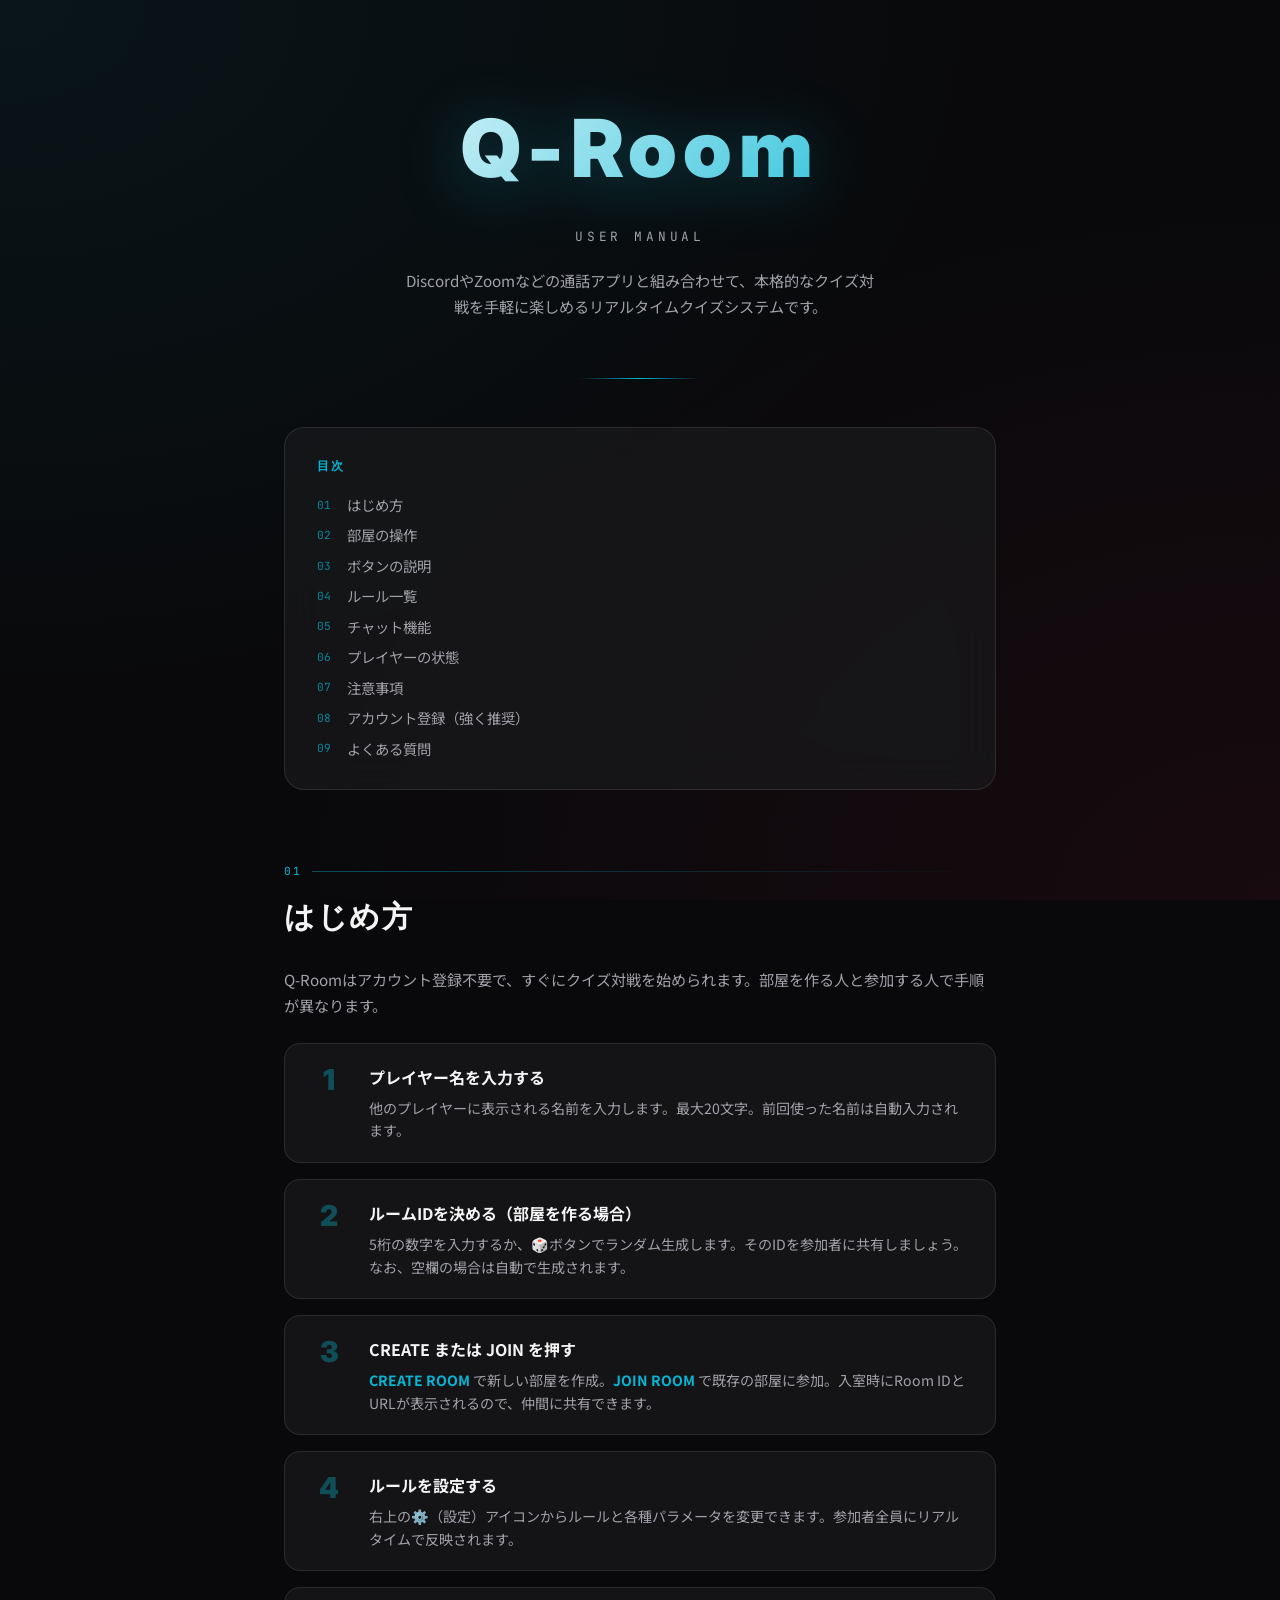
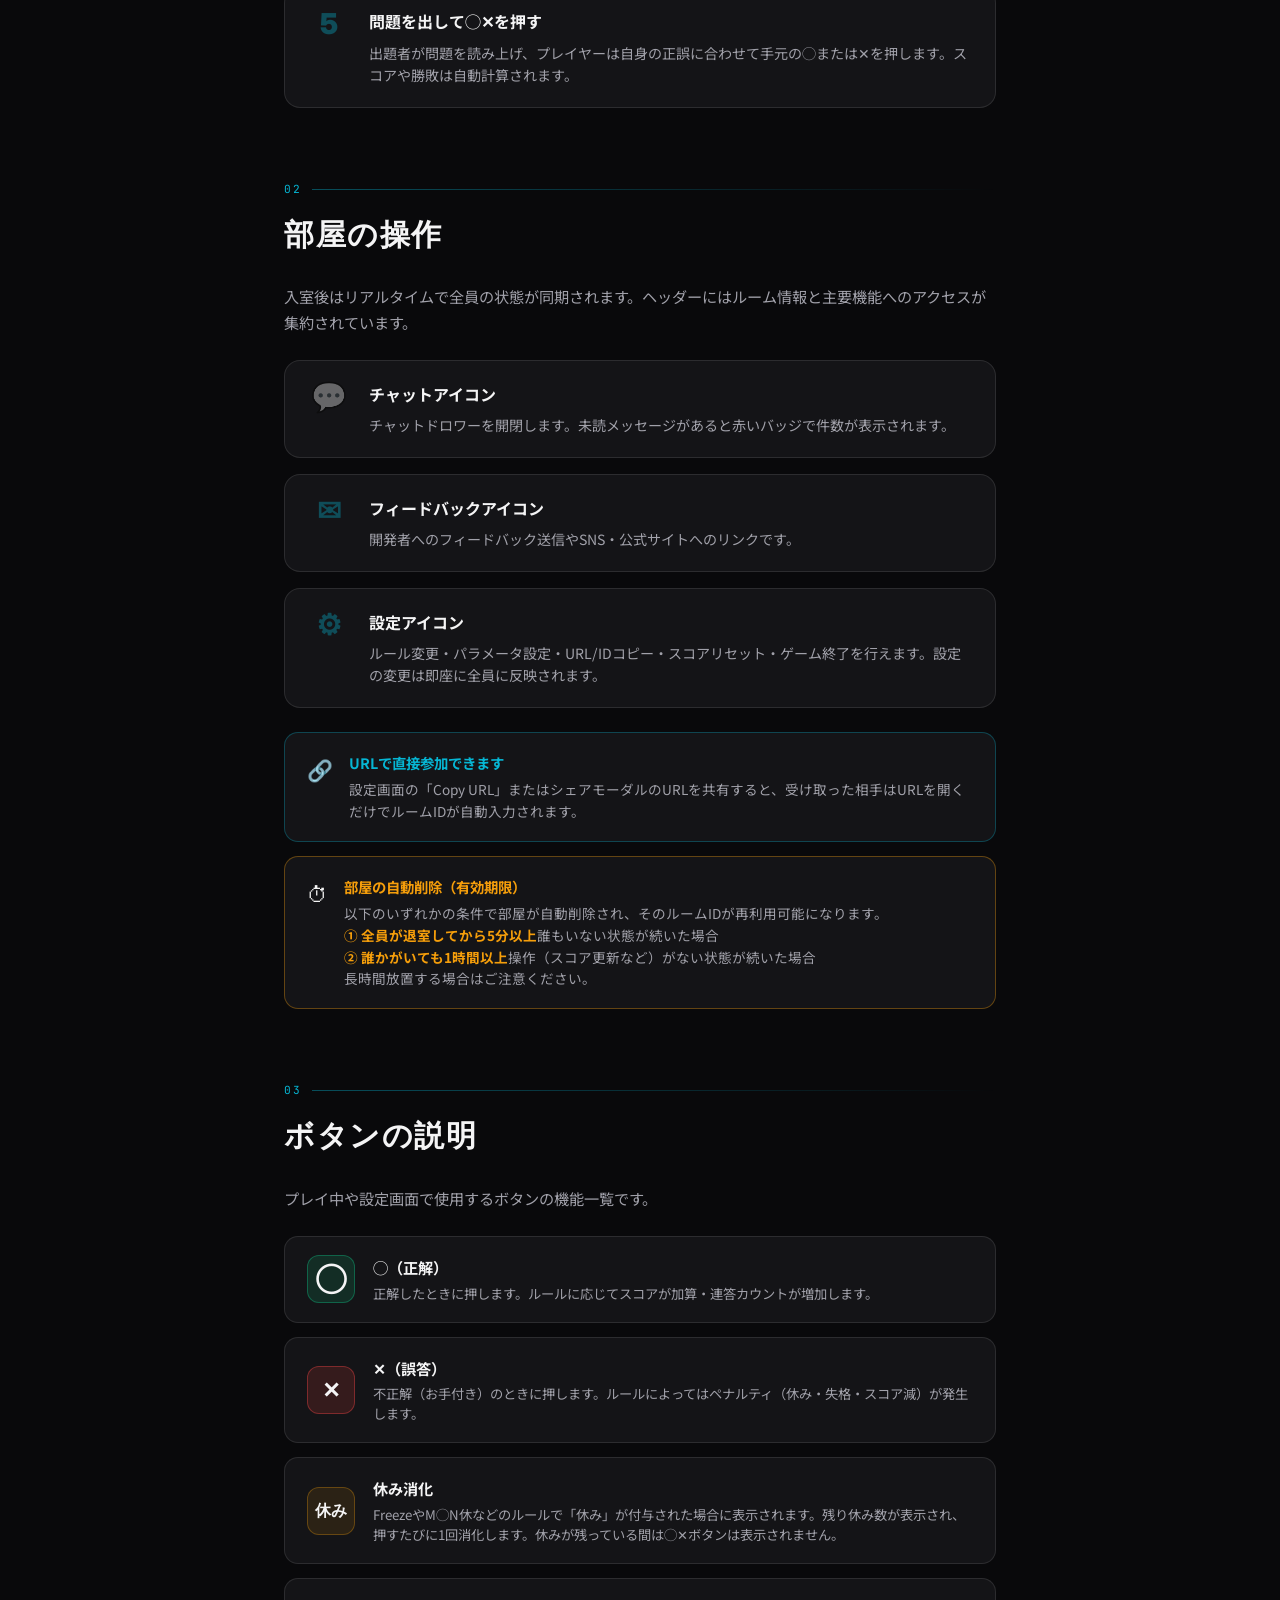
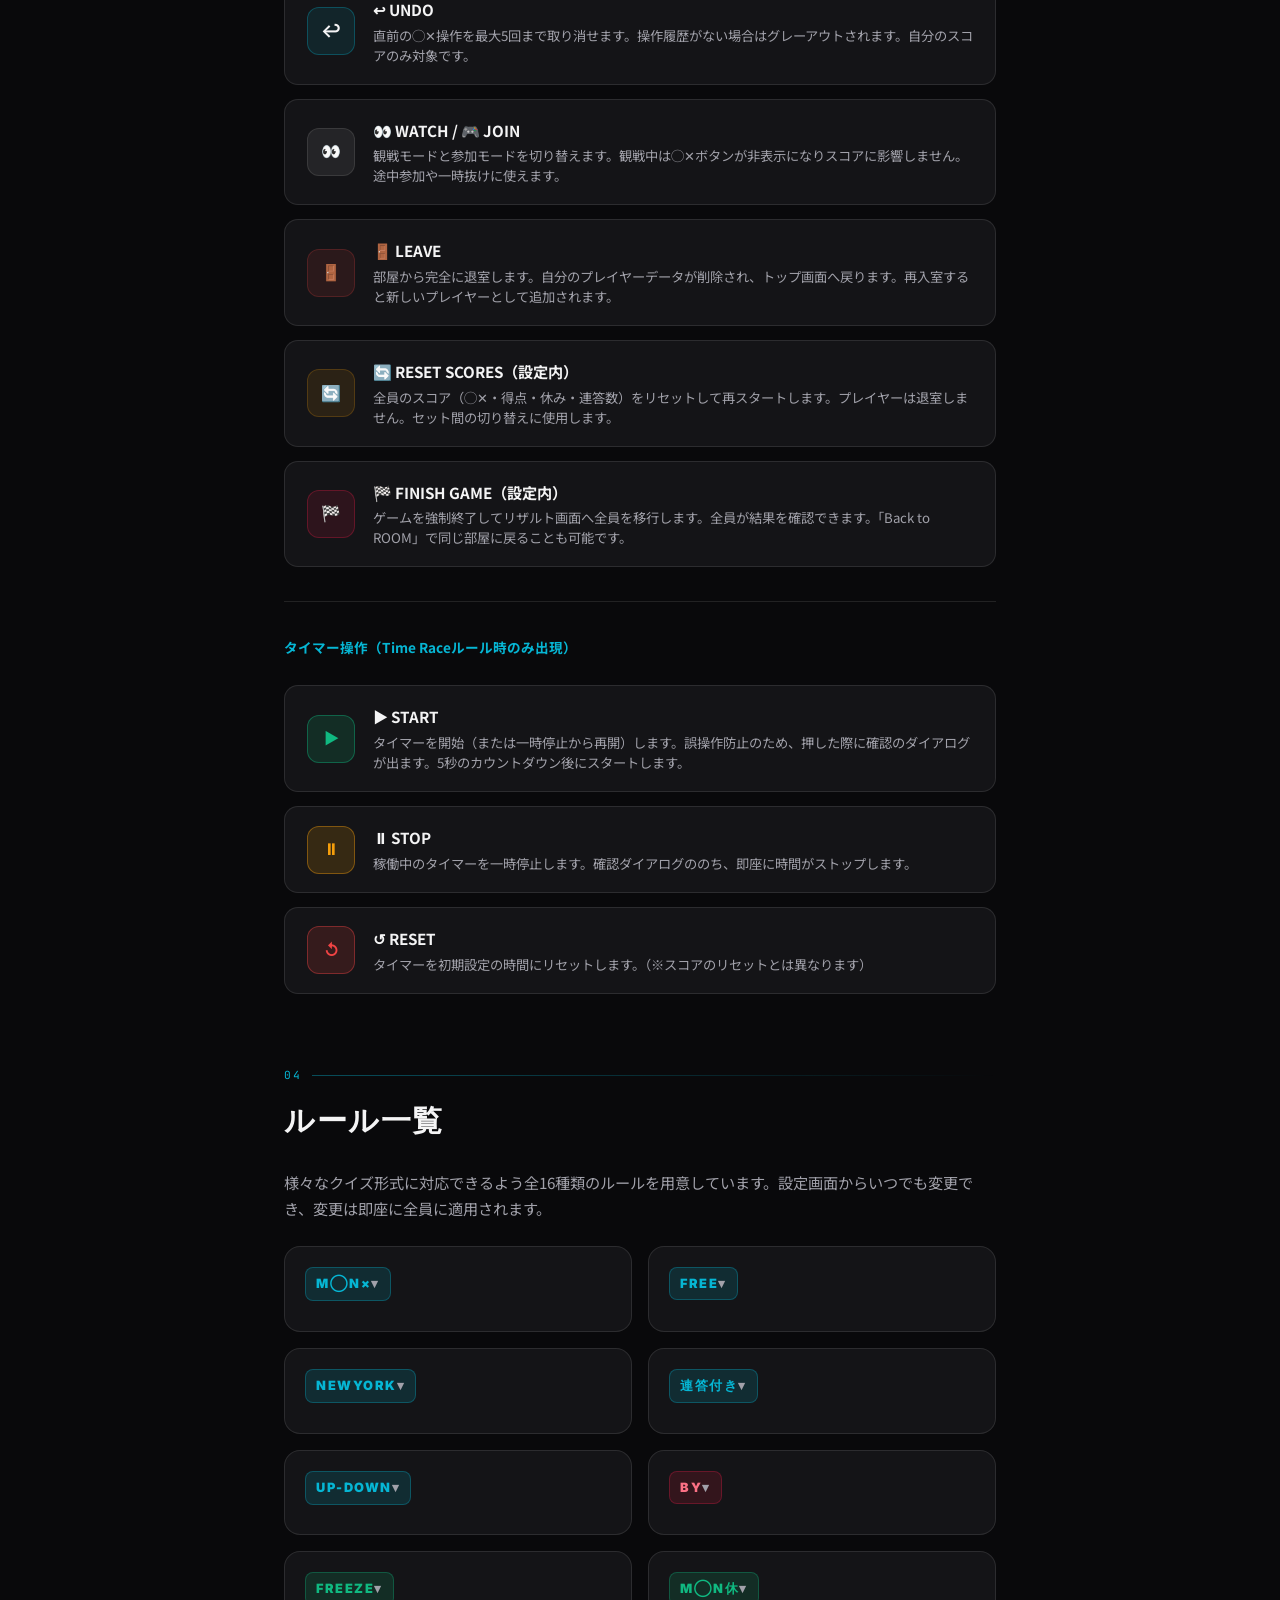
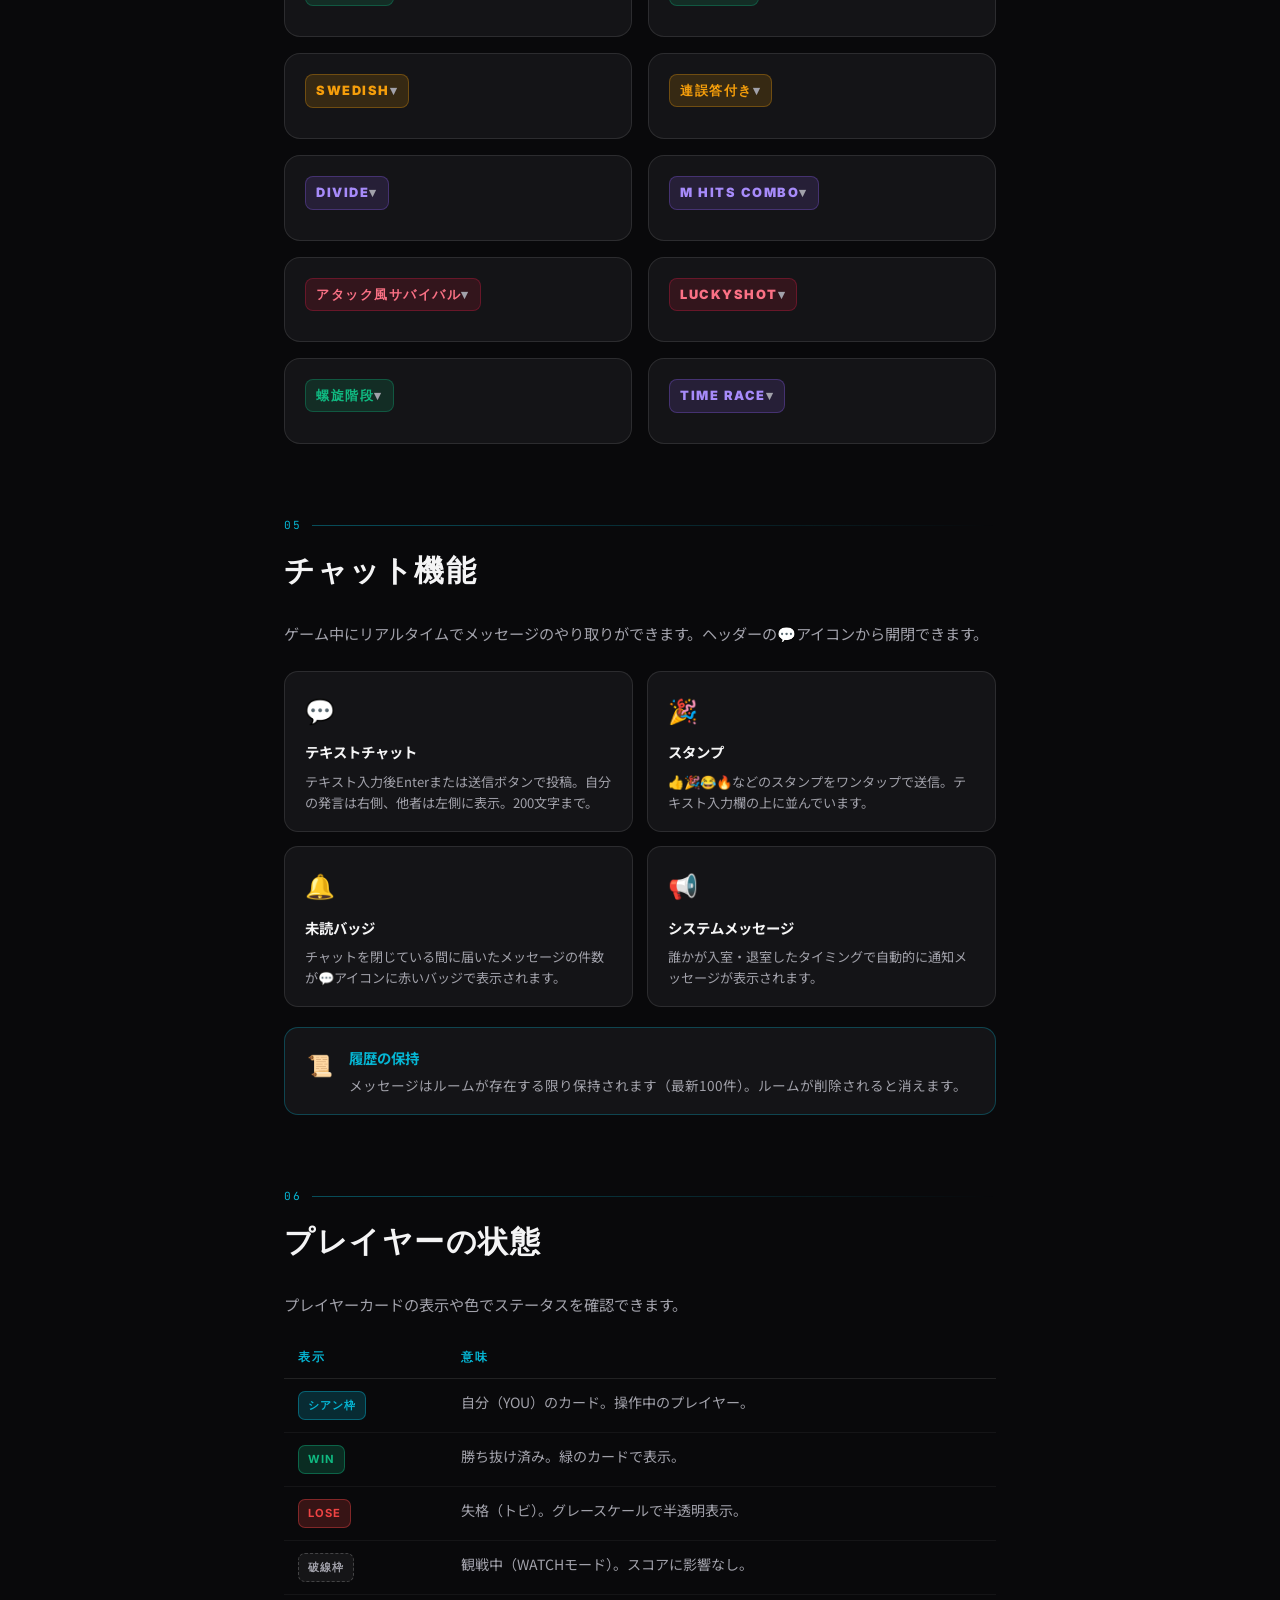
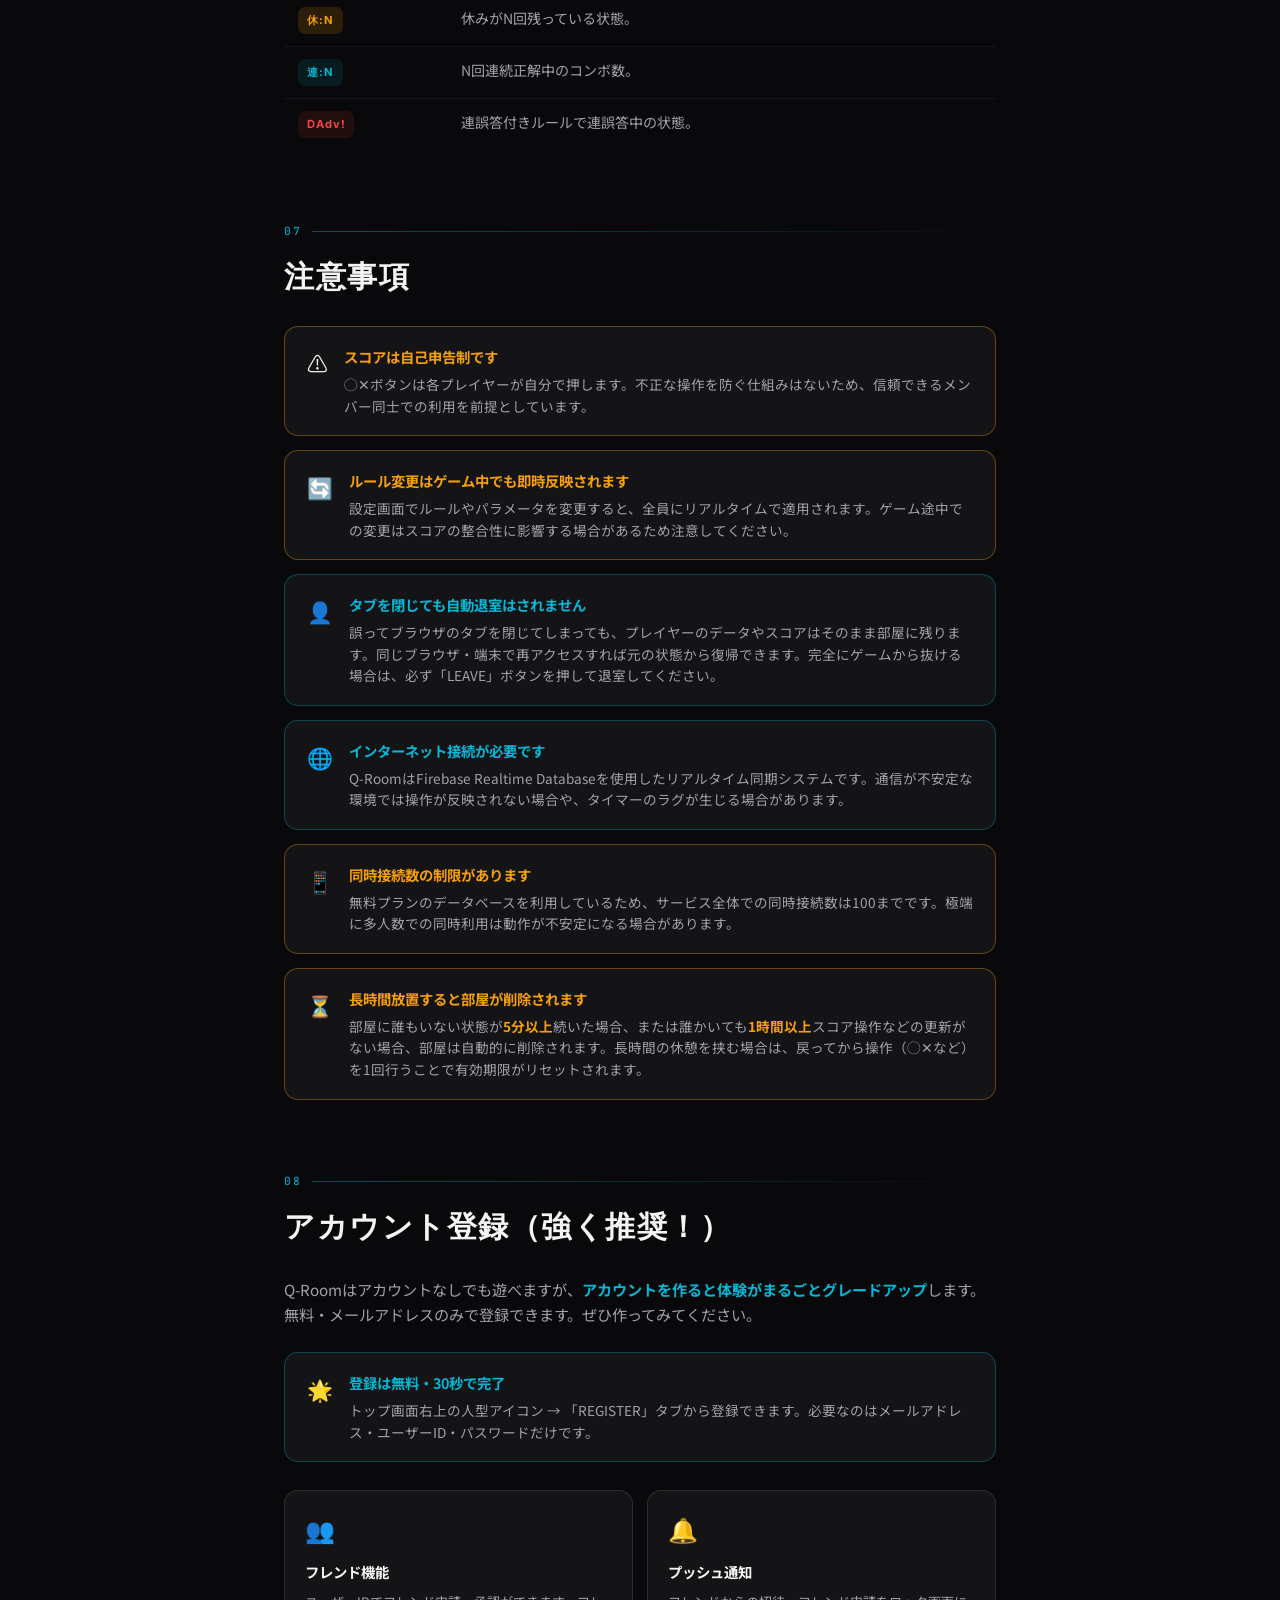
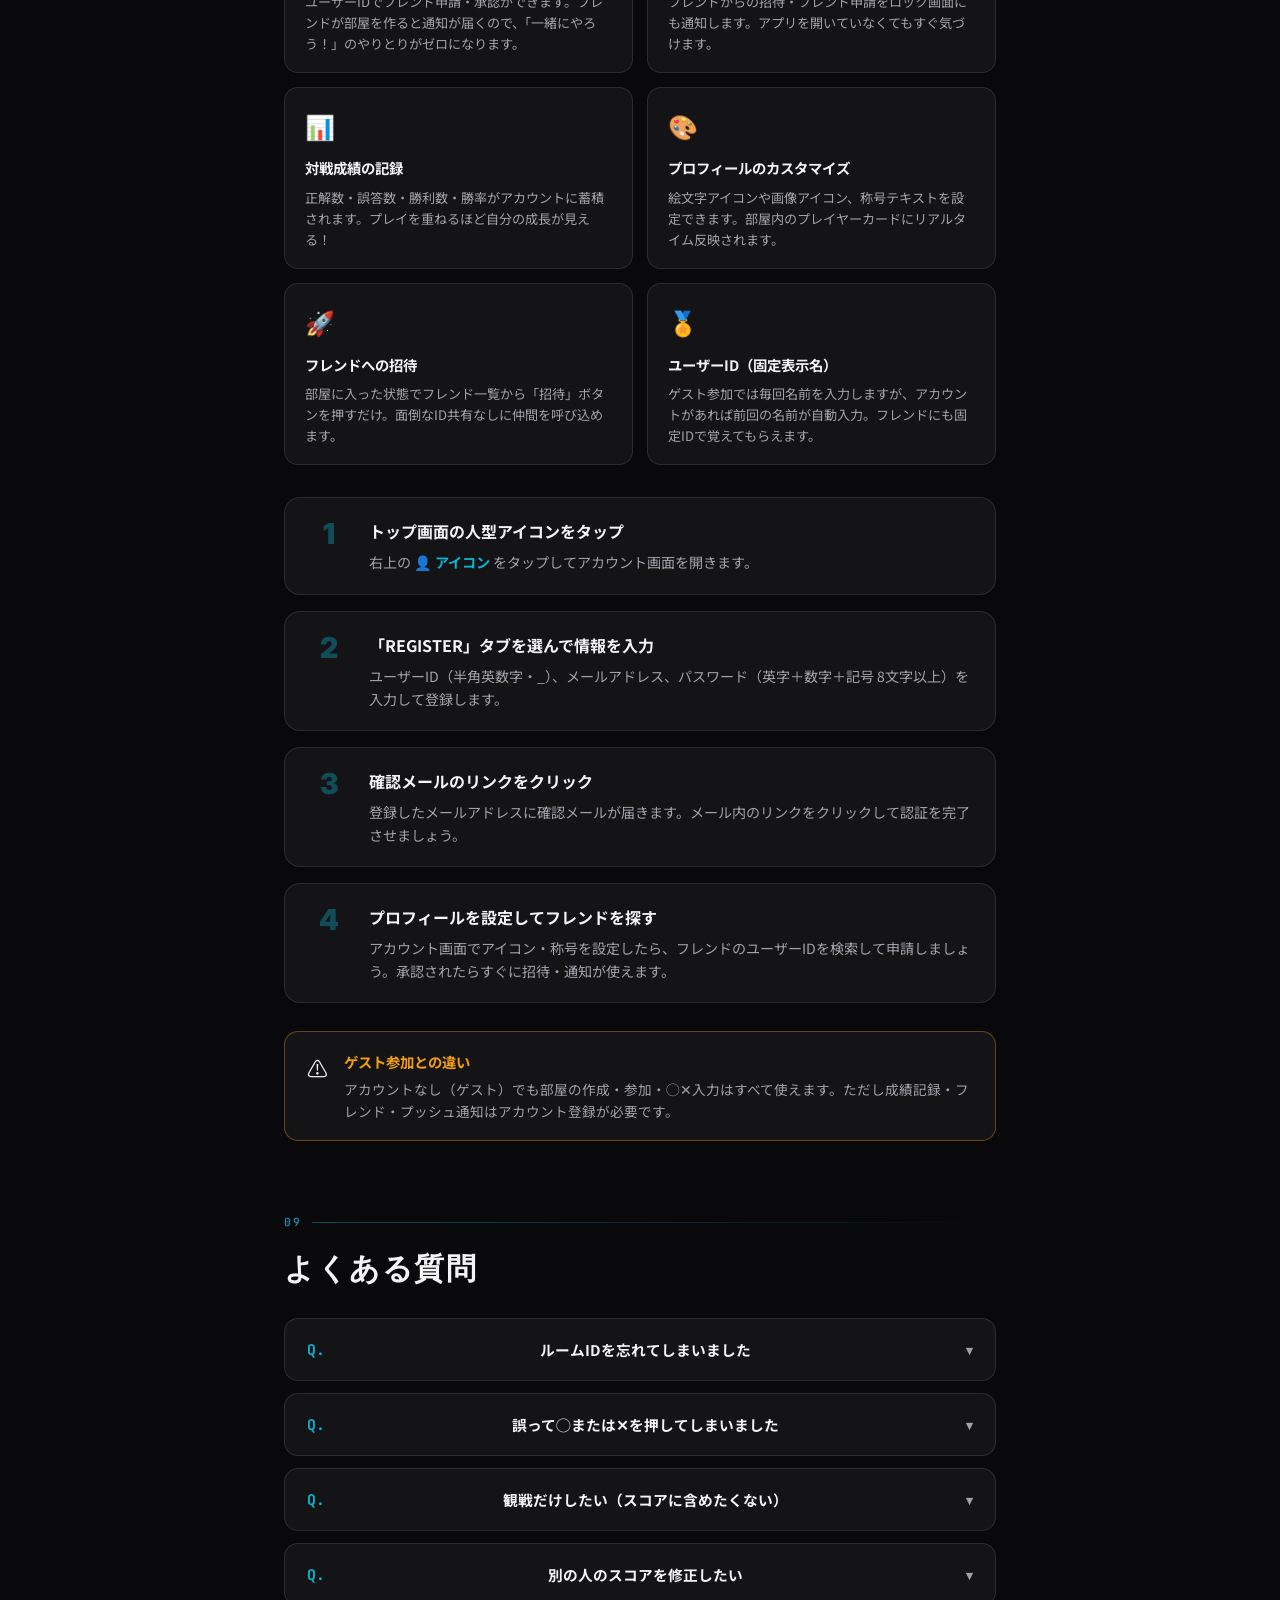
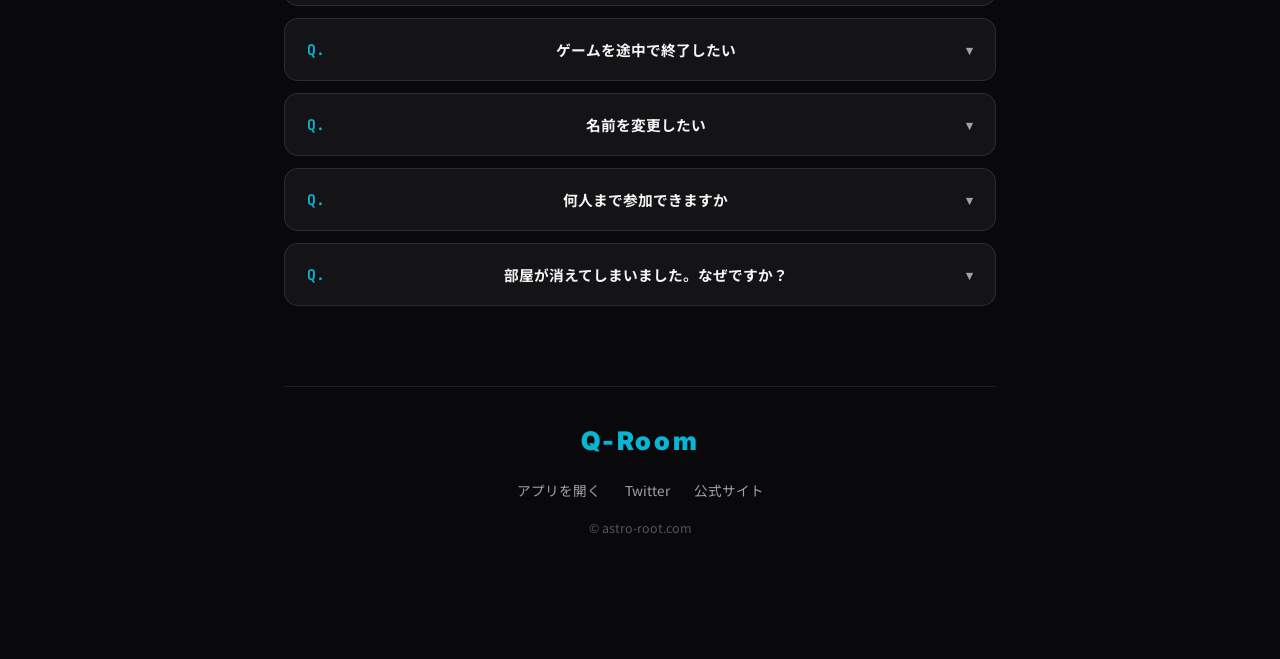
==== commit 83d5fb5d: "価値提案セクション追加とルール一覧の折りたたみ化" ====
--- a/manual.html
+++ b/manual.html
@@ -227,162 +227,162 @@
     </div>
     <div class="rules-grid">
 
-      <div class="rule-card">
-        <span class="rule-name tag-c">m◯n×</span>
+      <details class="rule-card">
+        <summary class="rule-name tag-c">m◯n×</summary>
         <div class="rule-summary">クイズにおける最も基本的なルールです。m問正解すれば勝ち抜けとなり、n問誤答（お手付き）すると失格（トビ）になります。まずはこのルールから遊んでみましょう。</div>
         <div class="rule-formula">
           <span class="formula-win">◯ × m → 勝ち抜け</span>
           <span class="formula-lose">✕ × n → 失格</span>
           <span class="formula-note">デフォルト: 5◯2×</span>
         </div>
-      </div>
-
-      <div class="rule-card">
-        <span class="rule-name tag-c">Free</span>
+      </details>
+
+      <details class="rule-card">
+        <summary class="rule-name tag-c">Free</summary>
         <div class="rule-summary">勝ち抜けや失格の判定が行われない、自由な練習用モードです。エンドレスでクイズを楽しみたい場合や、スコアだけを記録し続けたい場合に使用します。</div>
         <div class="rule-formula">
           <span class="formula-note">勝敗判定なし</span>
         </div>
-      </div>
+      </details>
       
-      <div class="rule-card">
-        <span class="rule-name tag-c">NewYork</span>
+      <details class="rule-card">
+        <summary class="rule-name tag-c">NewYork</summary>
         <div class="rule-summary">正解で加点、誤答で減点されるシンプルなポイント制ルールです。目標スコア(win)に到達すると勝ち抜け、規定のマイナススコア(lose)に達すると失格となります。</div>
         <div class="rule-formula">
           <span class="formula-win">スコア ≥ win → 勝ち抜け</span>
           <span class="formula-lose">スコア ≤ lose → 失格</span>
           <span class="formula-note">デフォルト: 1問正解+1、誤答-1、10点勝ち抜け、-10点失格</span>
         </div>
-      </div>
-
-      <div class="rule-card">
-        <span class="rule-name tag-c">連答付き</span>
+      </details>
+
+      <details class="rule-card">
+        <summary class="rule-name tag-c">連答付き</summary>
         <div class="rule-summary">正解したあとに連続して正解するとボーナスポイントが加算されるルールです。<br>【加速】2連答目以降はずっと＋2点になります。誤答でリセットされます。<br>【等速】1問正解で「連答権」を獲得し、次問正解で＋2点になりますが、そこで連答権は消費されます。自分が誤答するか、他の人が正解した場合も連答権は消滅します。</div>
         <div class="rule-formula">
           <span class="formula-win">スコア ≥ m → 勝ち抜け</span>
           <span class="formula-lose">✕ × n → 失格</span>
           <span class="formula-note">連答中は+2点、通常時は+1点 / 加速・等速を選択可能</span>
         </div>
-      </div>
-
-      <div class="rule-card">
-        <span class="rule-name tag-c">up-down</span>
+      </details>
+
+      <details class="rule-card">
+        <summary class="rule-name tag-c">up-down</summary>
         <div class="rule-summary">正解すると1点プラスされますが、1度でも誤答するとスコアが0点にリセットされてしまうシビアなルールです。崩れても上り直すことができますが、n回誤答での失格も設定可能です。</div>
         <div class="rule-formula">
           <span class="formula-win">スコア ≥ m → 勝ち抜け</span>
           <span class="formula-lose">✕ × n → 失格</span>
           <span class="formula-note">誤答でスコアは0にリセット</span>
         </div>
-      </div>
-
-      <div class="rule-card">
-        <span class="rule-name tag-m">by</span>
+      </details>
+
+      <details class="rule-card">
+        <summary class="rule-name tag-m">by</summary>
         <div class="rule-summary">スコアが「正解数 × (定数 − 誤答数)」で計算されるルールです。誤答するたびに1問正解あたりの価値が下がっていくため、お手付きのリスクが徐々に高まります。</div>
         <div class="rule-formula">
           <span class="formula-win">◯ × (m − ✕) ≥ m² → 勝ち抜け</span>
           <span class="formula-lose">✕ × n → 失格</span>
           <span class="formula-note">デフォルト: 定数5、失格3×</span>
         </div>
-      </div>
-
-      <div class="rule-card">
-        <span class="rule-name tag-g">Freeze</span>
+      </details>
+
+      <details class="rule-card">
+        <summary class="rule-name tag-g">Freeze</summary>
         <div class="rule-summary">誤答すると、その時点での自分の「誤答累計数」と同じ回数だけ解答権が失われる（休みになる）ルールです。休みの間は◯✕ボタンが押せません。失格はなく最後までクイズに参加できます。</div>
         <div class="rule-formula">
           <span class="formula-win">◯ × m → 勝ち抜け</span>
           <span class="formula-lose">誤答 → 誤答累計数だけ休み</span>
           <span class="formula-note">失格なし（n=0で設定）</span>
         </div>
-      </div>
-
-      <div class="rule-card">
-        <span class="rule-name tag-g">m◯n休</span>
+      </details>
+
+      <details class="rule-card">
+        <summary class="rule-name tag-g">m◯n休</summary>
         <div class="rule-summary">誤答した際のリスクが常に一定のルールです。誤答すると固定でn回の「休み」が与えられ、その間は解答に参加できません。</div>
         <div class="rule-formula">
           <span class="formula-win">◯ × m → 勝ち抜け</span>
           <span class="formula-lose">✕ → n休み</span>
           <span class="formula-note">デフォルト: 5◯3休</span>
         </div>
-      </div>
-
-      <div class="rule-card">
-        <span class="rule-name tag-y">Swedish</span>
+      </details>
+
+      <details class="rule-card">
+        <summary class="rule-name tag-y">Swedish</summary>
         <div class="rule-summary">誤答ペナルティが現在の正解数に応じて重くなっていく上級者向けルールです。正解を重ねるほど、1回の誤答で増える✕の数（ペナルティ）が大きくなります。</div>
         <div class="rule-formula">
           <span class="formula-win">◯ × m → 勝ち抜け</span>
           <span class="formula-lose">誤答ペナルティ ＝ √(8◯+1) 切上</span>
           <span class="formula-note">デフォルト: 10◯10×</span>
         </div>
-      </div>
-
-      <div class="rule-card">
-        <span class="rule-name tag-y">連誤答付き</span>
+      </details>
+
+      <details class="rule-card">
+        <summary class="rule-name tag-y">連誤答付き</summary>
         <div class="rule-summary">連続して誤答するとペナルティが倍増するルールです。2回連続で間違えると一気に2✕が追加されます。一度正解すれば連誤答状態はリセットされます。</div>
         <div class="rule-formula">
           <span class="formula-win">◯ × m → 勝ち抜け</span>
           <span class="formula-lose">連誤答中は2倍×カウント</span>
           <span class="formula-note">デフォルト: 5◯3×</span>
         </div>
-      </div>
-
-      <div class="rule-card">
-        <span class="rule-name tag-p">divide</span>
+      </details>
+
+      <details class="rule-card">
+        <summary class="rule-name tag-p">divide</summary>
         <div class="rule-summary">持ち点（初期値）からスタートし、正解で固定点が加算されますが、誤答すると「現在のスコア ÷ 誤答累計数」にまで持ち点が激減してしまいます。スコアが1未満になると失格です。</div>
         <div class="rule-formula">
           <span class="formula-win">スコア ≥ win → 勝ち抜け</span>
           <span class="formula-lose">スコア &lt; 1 → 失格</span>
           <span class="formula-note">デフォルト: 初期10、加点+10、勝ち抜け100</span>
         </div>
-      </div>
-
-      <div class="rule-card">
-        <span class="rule-name tag-p">m hits Combo</span>
+      </details>
+
+      <details class="rule-card">
+        <summary class="rule-name tag-p">m hits Combo</summary>
         <div class="rule-summary">連続正解するほど獲得スコアが加速するルールです。1問目は1点、2連答目は2点、3連答目は3点…と増えますが、誤答するとコンボは途切れてしまいます。</div>
         <div class="rule-formula">
           <span class="formula-win">スコア ≥ m → 勝ち抜け</span>
           <span class="formula-lose">誤答でコンボリセット、n回誤答で失格</span>
           <span class="formula-note">デフォルト: 勝ち抜け10点</span>
         </div>
-      </div>
-
-      <div class="rule-card">
-        <span class="rule-name tag-m">アタック風サバイバル</span>
+      </details>
+
+      <details class="rule-card">
+        <summary class="rule-name tag-m">アタック風サバイバル</summary>
         <div class="rule-summary">全員がHP（ライフ）を持った状態で戦うサバイバルルールです。自分が正解すると自分以外の全員にダメージを与え（自身の回復も可能）、誤答すると自分にダメージが入ります。規定の人数まで生き残れば勝利です。</div>
         <div class="rule-formula">
           <span class="formula-win">規定人数まで生き残る</span>
           <span class="formula-lose">HP ≤ 0 → 失格</span>
           <span class="formula-note">デフォルト: 初期HP20</span>
         </div>
-      </div>
-
-      <div class="rule-card">
-        <span class="rule-name tag-m">LuckyShot</span>
+      </details>
+
+      <details class="rule-card">
+        <summary class="rule-name tag-m">LuckyShot</summary>
         <div class="rule-summary">クイズの実力だけでなく「運」も絡むルールです。正解・誤答時に、設定された最大値までのランダムな点数が加算・減算されます。</div>
         <div class="rule-formula">
           <span class="formula-win">スコア ≥ win → 勝ち抜け</span>
           <span class="formula-lose">スコア ≤ lose → 失格</span>
           <span class="formula-note">デフォルト: 乱数最大10</span>
         </div>
-      </div>
-
-      <div class="rule-card">
-        <span class="rule-name tag-g">螺旋階段</span>
+      </details>
+
+      <details class="rule-card">
+        <summary class="rule-name tag-g">螺旋階段</summary>
         <div class="rule-summary">スコアの絶対値ではなく、他プレイヤーとの「相対的な位置」が重要になる特殊ルールです。単独トップ（最上位）にいる状態で連続正解すると勝ち抜け、単独ビリ（最下位）で連続誤答すると失格になります。</div>
         <div class="rule-formula">
           <span class="formula-win">最上位でN連答 → 勝ち抜け</span>
           <span class="formula-lose">最下位でN連誤 → 失格</span>
           <span class="formula-note">デフォルト: 上位3連答 / 下位3連誤</span>
         </div>
-      </div>
+      </details>
       
-      <div class="rule-card">
-        <span class="rule-name tag-p">Time Race</span>
+      <details class="rule-card">
+        <summary class="rule-name tag-p">Time Race</summary>
         <div class="rule-summary">上部に表示されるタイマーを使い、制限時間内にどれだけスコアを稼げるかを競うルールです。タイマーが動いている間のみ解答が行え、時間切れ時に最もスコアが高かったプレイヤーが勝利となります。</div>
         <div class="rule-formula">
           <span class="formula-win">時間切れ時にスコアが単独または同点トップ → WIN</span>
           <span class="formula-note">デフォルト: 5分、正解+1、誤答-1</span>
         </div>
-      </div>
+      </details>
 
     </div>
   </section>
--- a/css/manual.css
+++ b/css/manual.css
@@ -253,3 +253,29 @@
 .scroll-top.show { display: flex; }
 @keyframes fadeUp { from { opacity: 0; transform: translateY(20px); } to { opacity: 1; transform: translateY(0); } }
 .section { animation: fadeUp 0.6s cubic-bezier(0.16,1,0.3,1) both; }
+
+
+/* === q-room-fixes-2: collapsible rule cards === */
+.rule-card { cursor: pointer; }
+.rule-card summary {
+  list-style: none;
+  cursor: pointer;
+}
+.rule-card summary::-webkit-details-marker { display: none; }
+.rule-card summary::after {
+  content: "▾";
+  float: right;
+  color: var(--muted);
+  transition: transform 0.25s ease;
+}
+.rule-card[open] summary::after {
+  transform: rotate(180deg);
+}
+.rule-card[open] .rule-summary,
+.rule-card[open] .rule-formula {
+  animation: rule-card-fade 0.2s ease;
+}
+@keyframes rule-card-fade {
+  from { opacity: 0; }
+  to { opacity: 1; }
+}
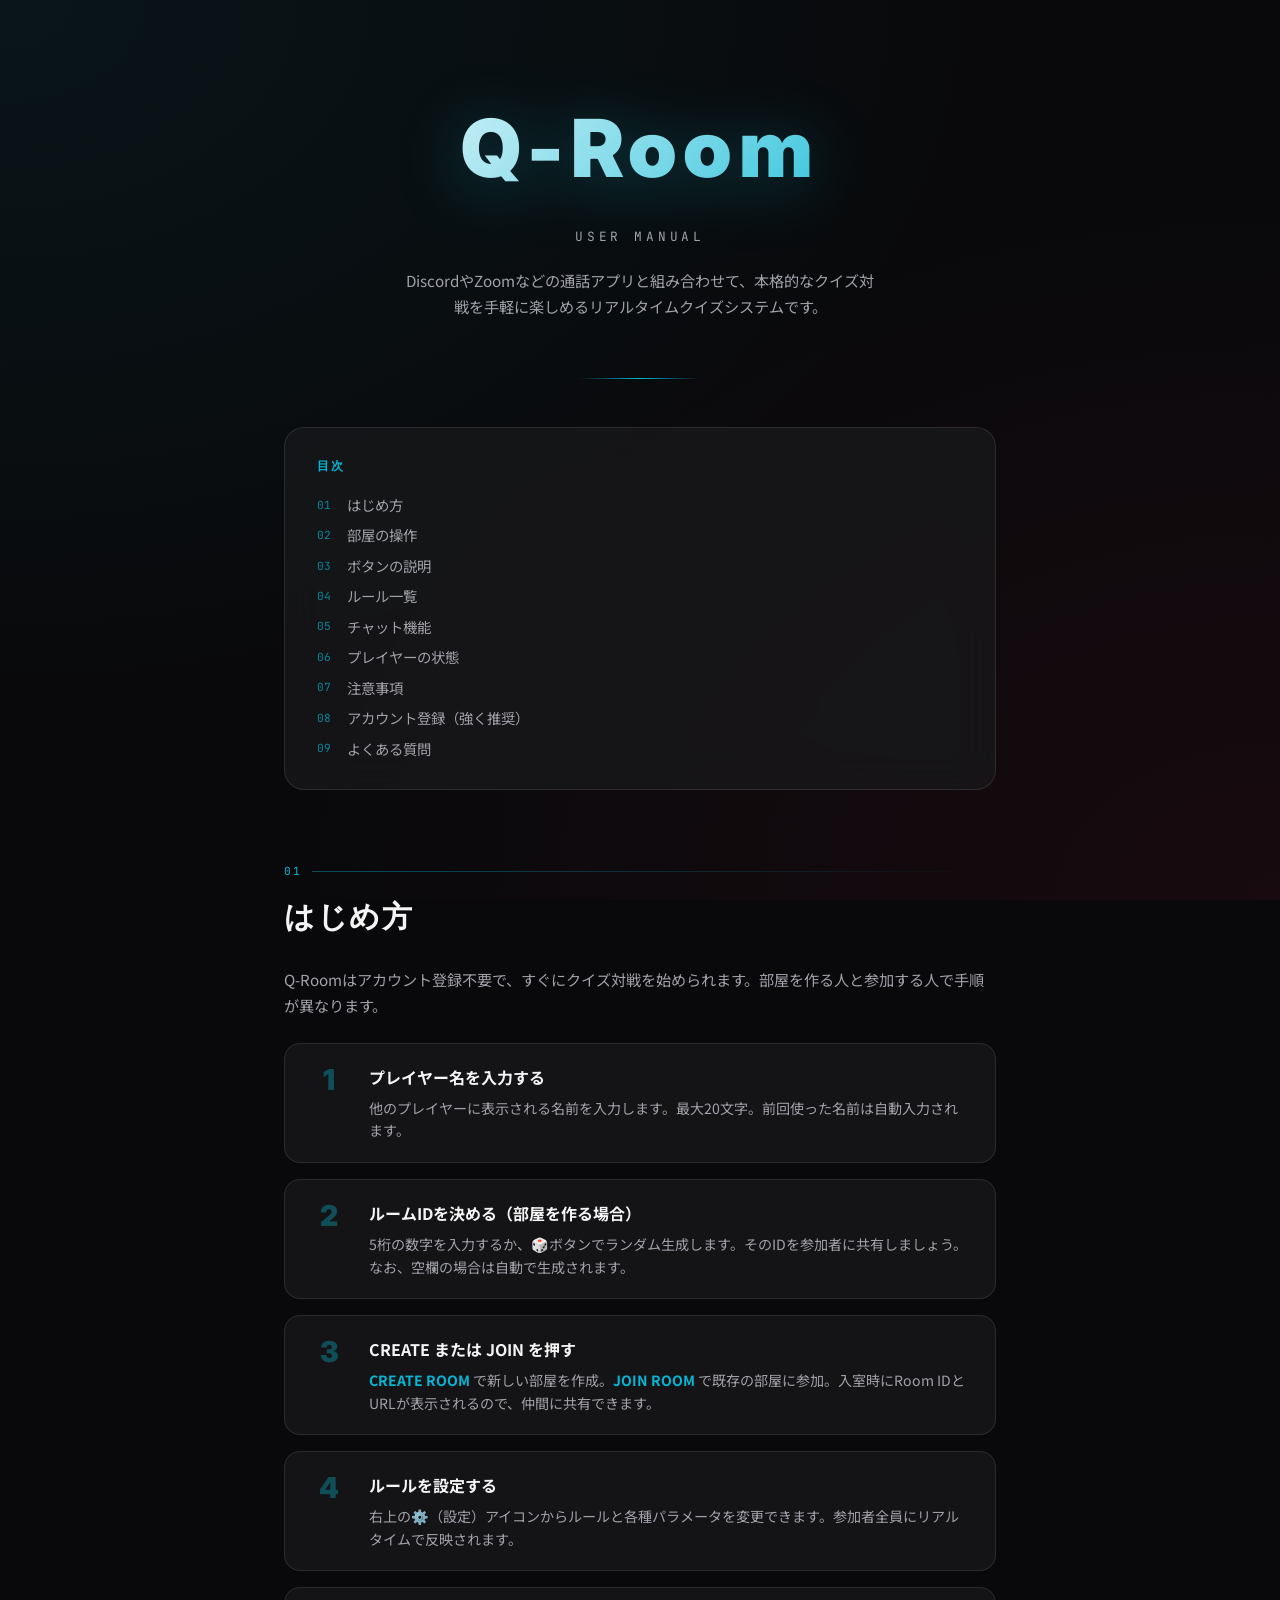
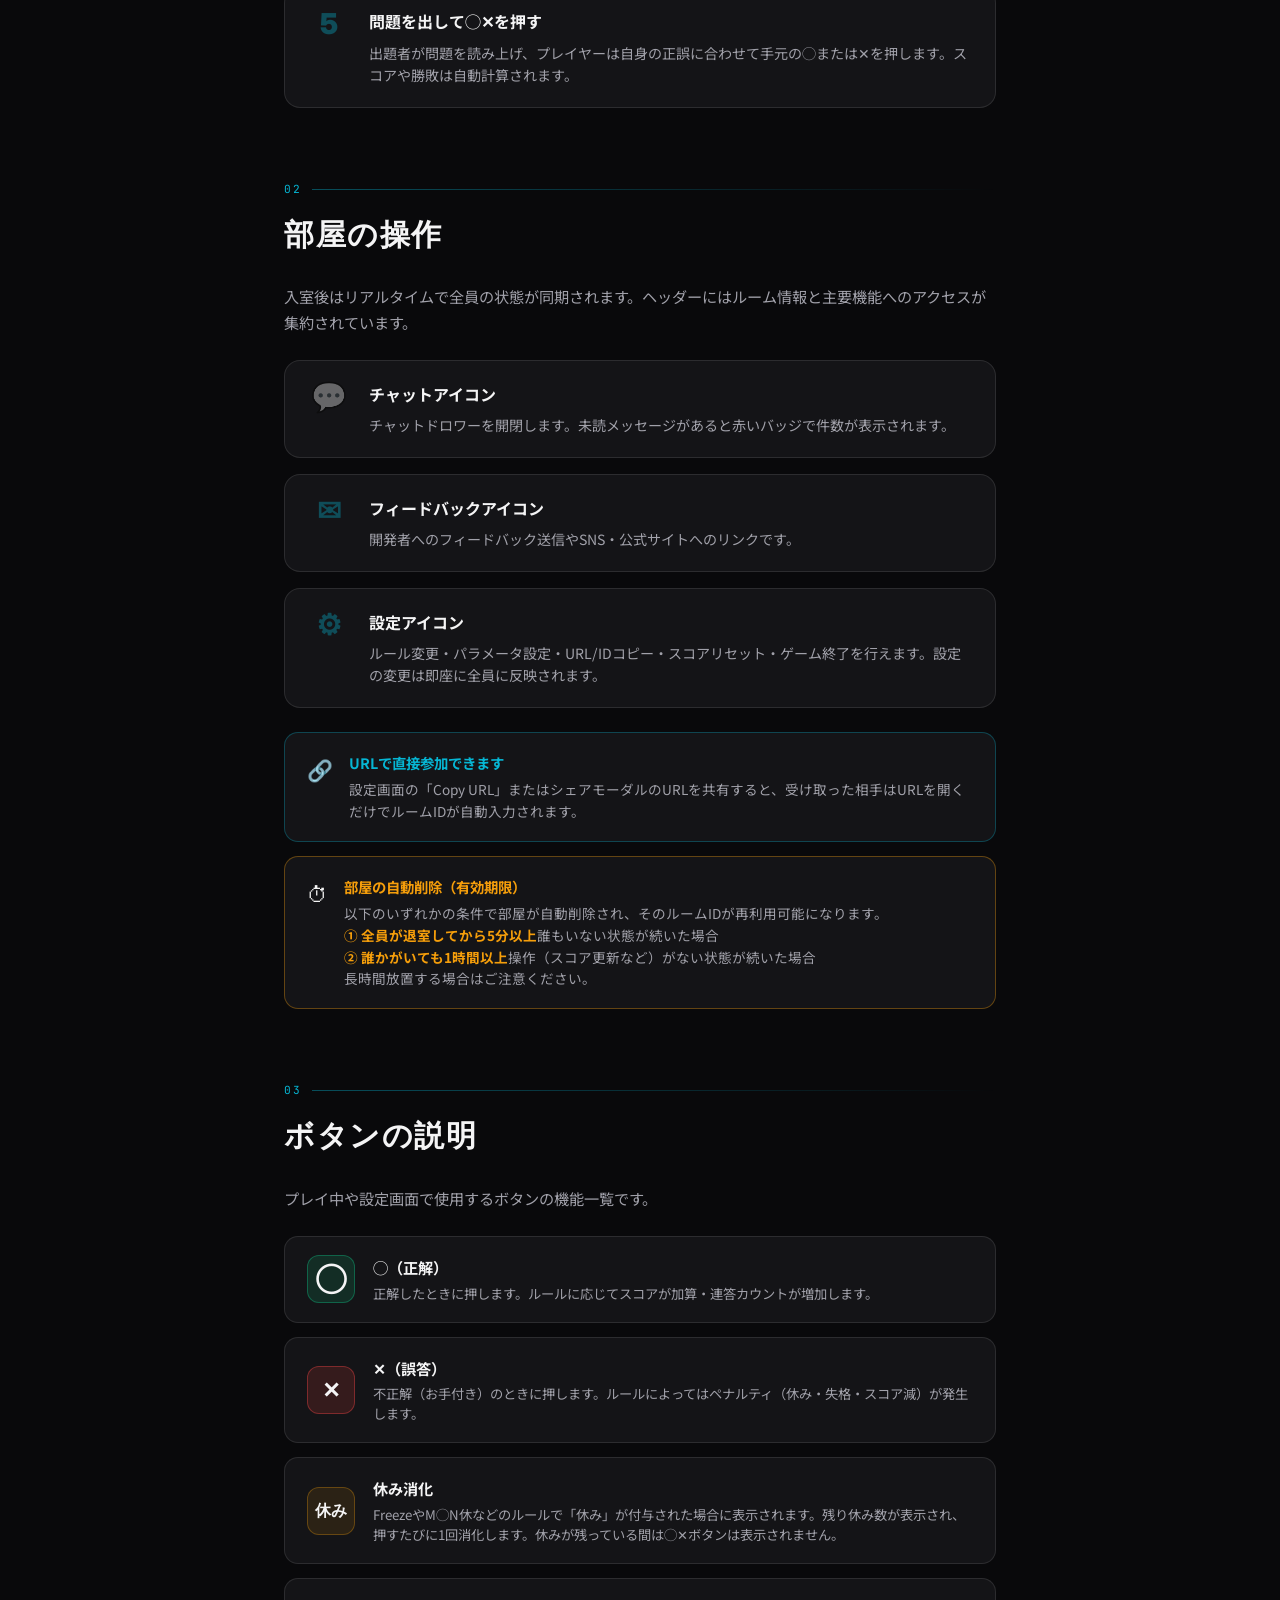
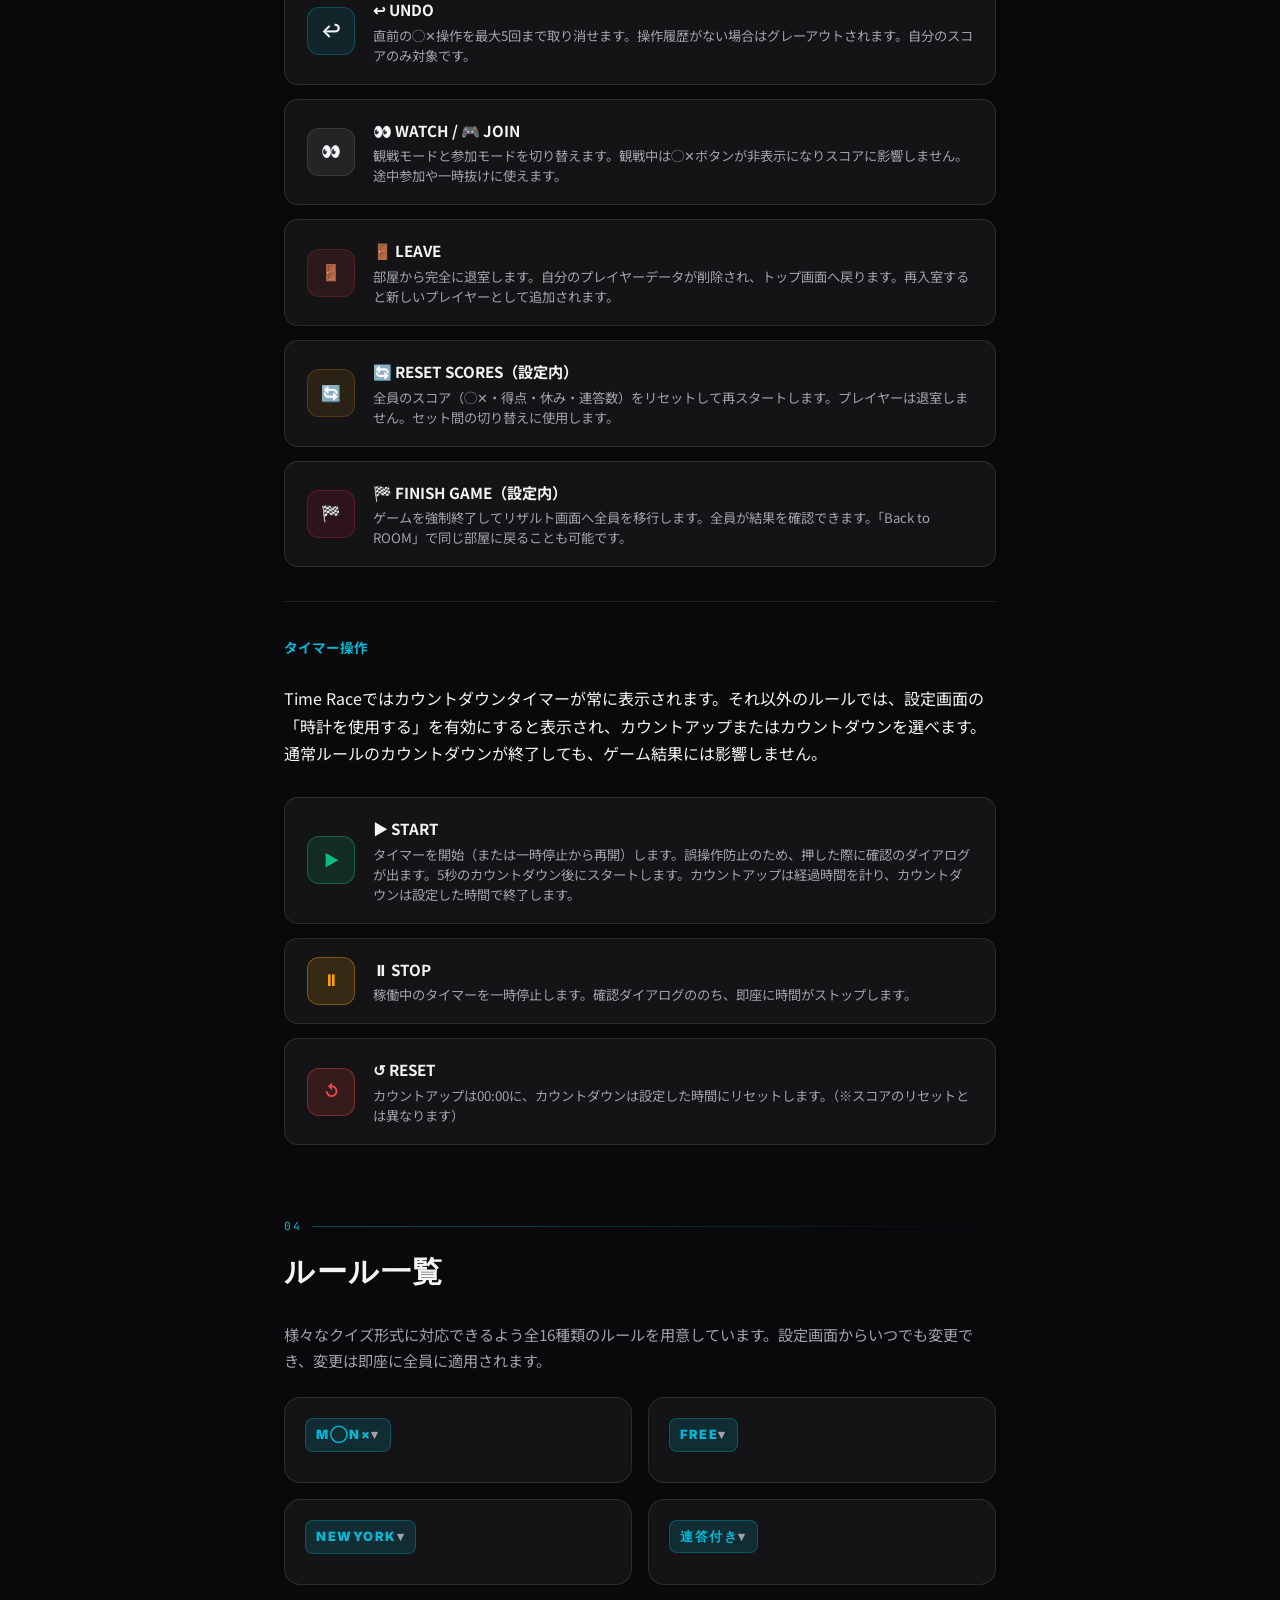
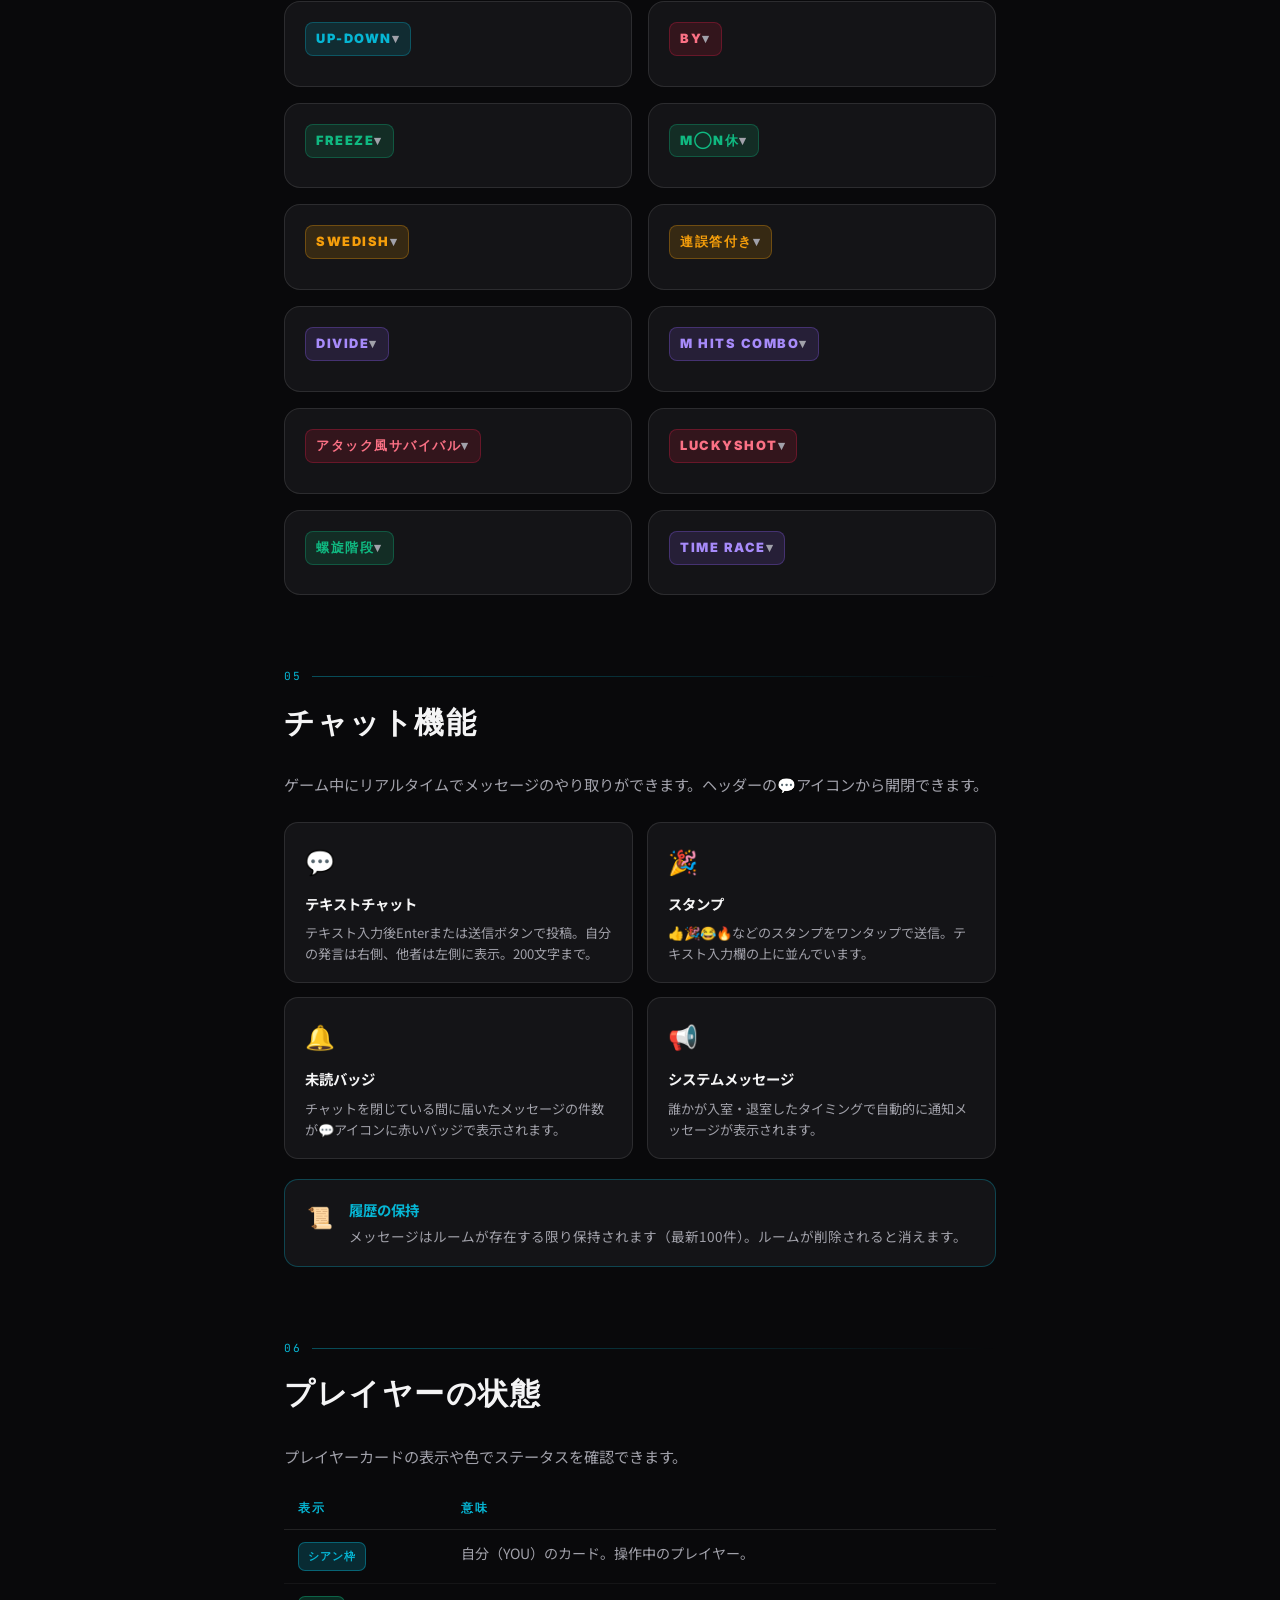
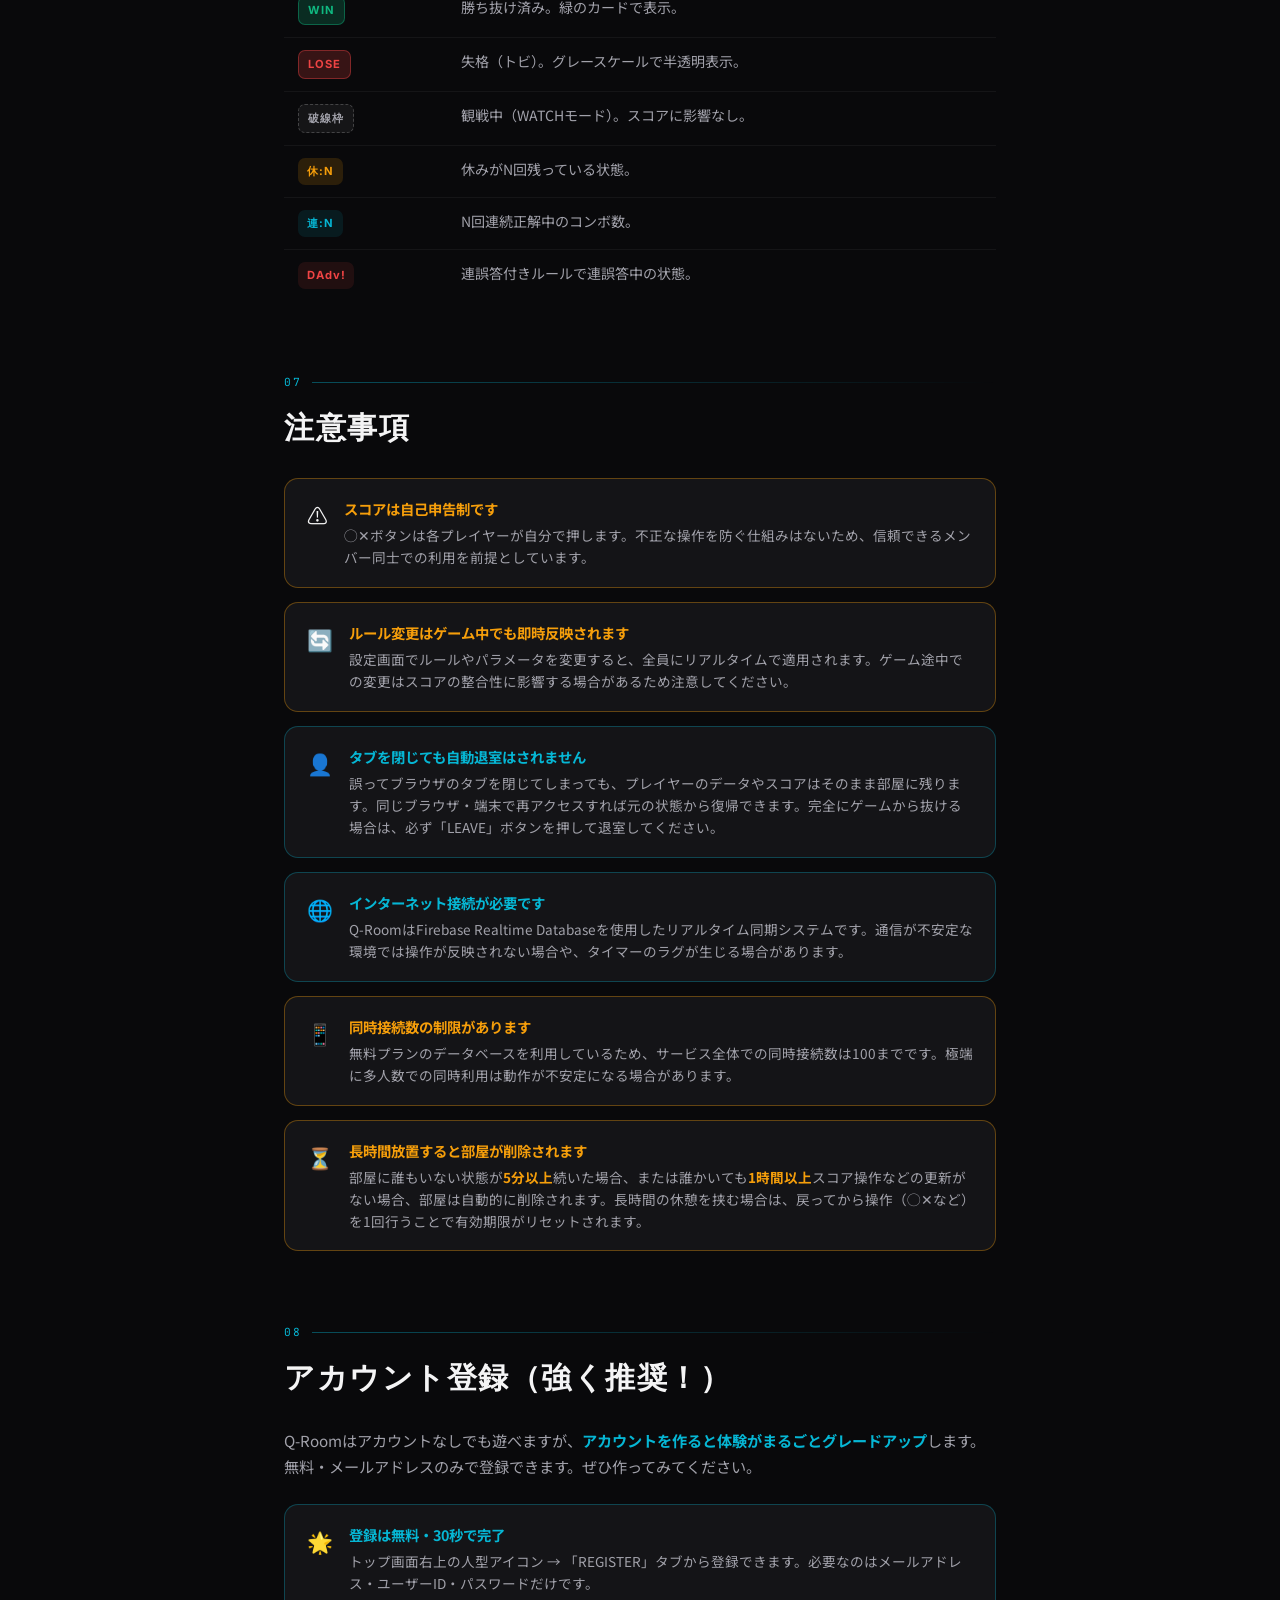
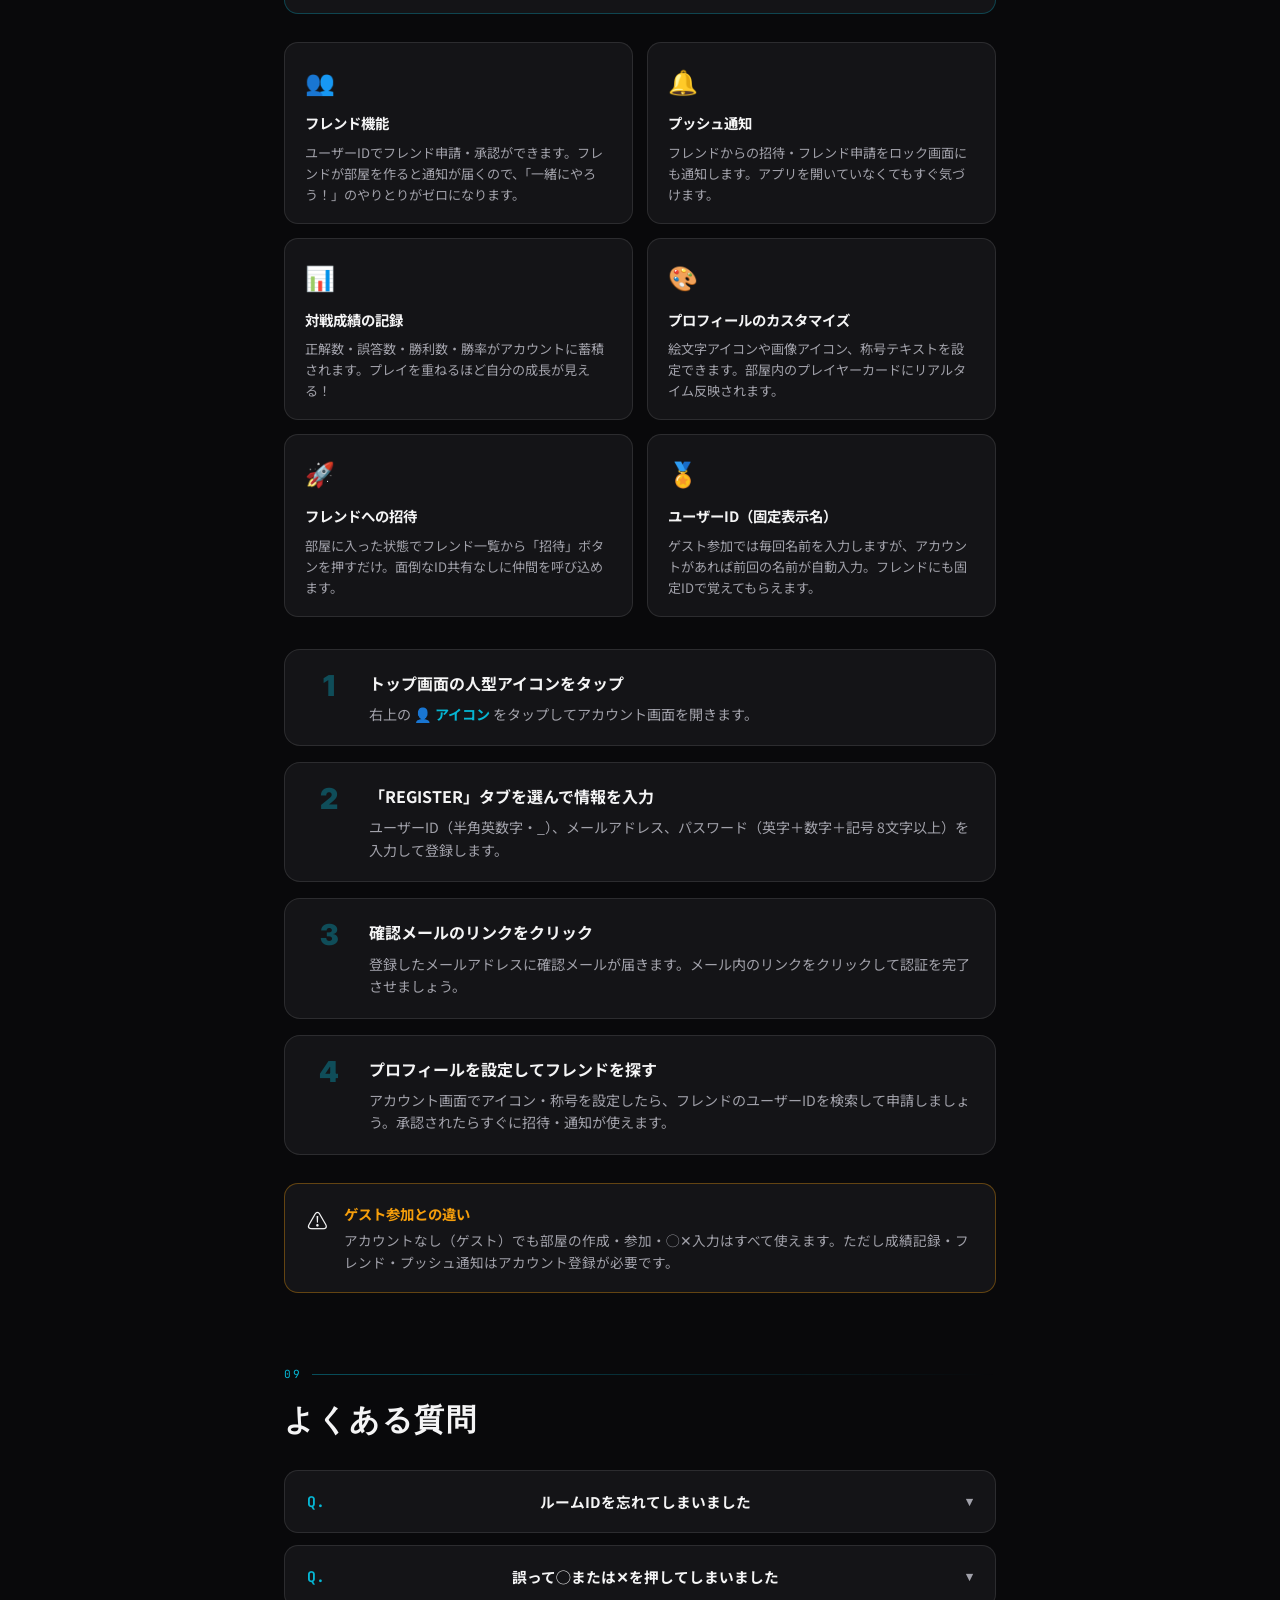
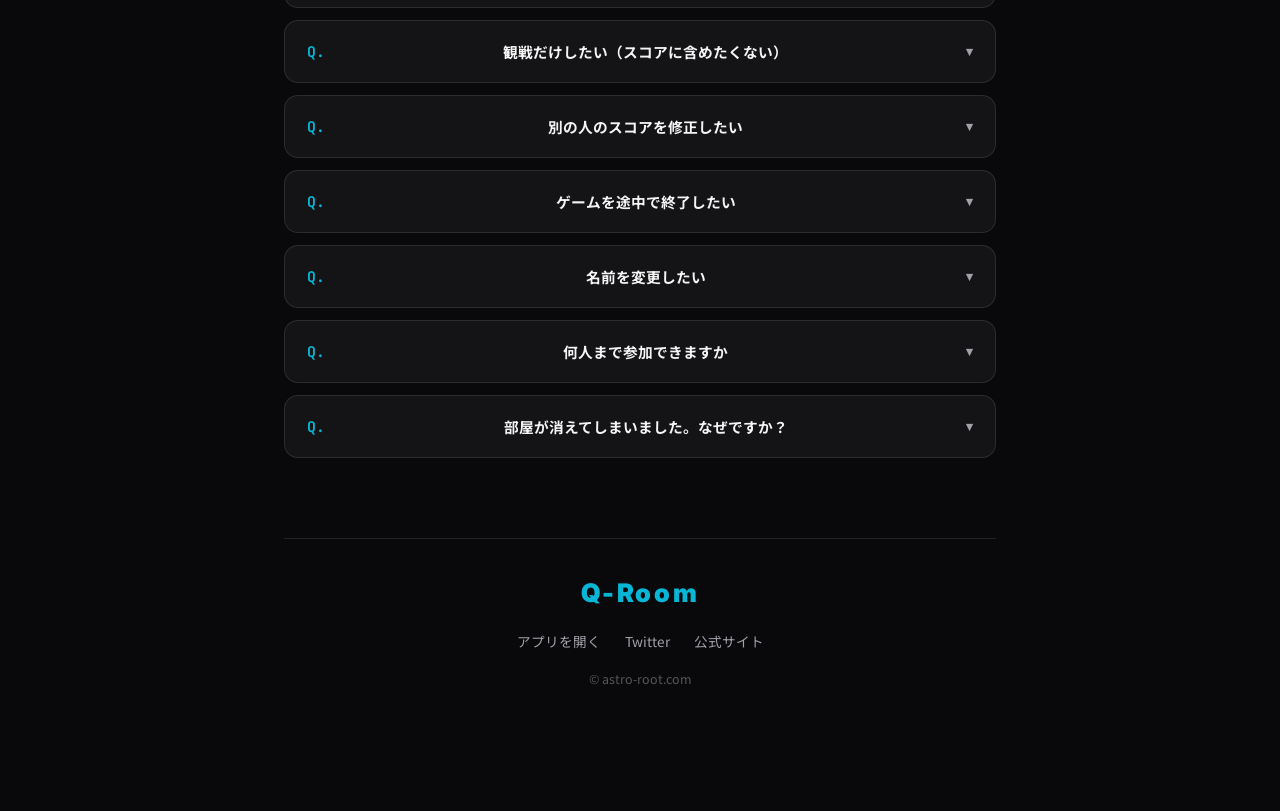
==== commit 0abb2da5: "タイマー機能を作成" ====
--- a/manual.html
+++ b/manual.html
@@ -193,13 +193,14 @@
       </div>
       
       <div class="divider" style="margin: 20px 0;"></div>
-      <h3 style="font-size: 0.85rem; color: var(--cyan); margin-bottom: 12px;">タイマー操作（Time Raceルール時のみ出現）</h3>
+      <h3 style="font-size: 0.85rem; color: var(--cyan); margin-bottom: 12px;">タイマー操作</h3>
+      <p style="margin-bottom:16px;">Time Raceではカウントダウンタイマーが常に表示されます。それ以外のルールでは、設定画面の「時計を使用する」を有効にすると表示され、カウントアップまたはカウントダウンを選べます。通常ルールのカウントダウンが終了しても、ゲーム結果には影響しません。</p>
       
       <div class="btn-doc">
         <div class="btn-icon" style="background:rgba(16,185,129,0.15);border:1px solid rgba(16,185,129,0.4);font-size:1rem;color:var(--green)">▶</div>
         <div>
           <div class="btn-doc-title">▶ START</div>
-          <div class="btn-doc-desc">タイマーを開始（または一時停止から再開）します。誤操作防止のため、押した際に確認のダイアログが出ます。5秒のカウントダウン後にスタートします。</div>
+          <div class="btn-doc-desc">タイマーを開始（または一時停止から再開）します。誤操作防止のため、押した際に確認のダイアログが出ます。5秒のカウントダウン後にスタートします。カウントアップは経過時間を計り、カウントダウンは設定した時間で終了します。</div>
         </div>
       </div>
       <div class="btn-doc">
@@ -213,7 +214,7 @@
         <div class="btn-icon" style="background:rgba(239,68,68,0.15);border:1px solid rgba(239,68,68,0.4);font-size:1rem;color:var(--red)">↺</div>
         <div>
           <div class="btn-doc-title">↺ RESET</div>
-          <div class="btn-doc-desc">タイマーを初期設定の時間にリセットします。（※スコアのリセットとは異なります）</div>
+          <div class="btn-doc-desc">カウントアップは00:00に、カウントダウンは設定した時間にリセットします。（※スコアのリセットとは異なります）</div>
         </div>
       </div>
     </div>
